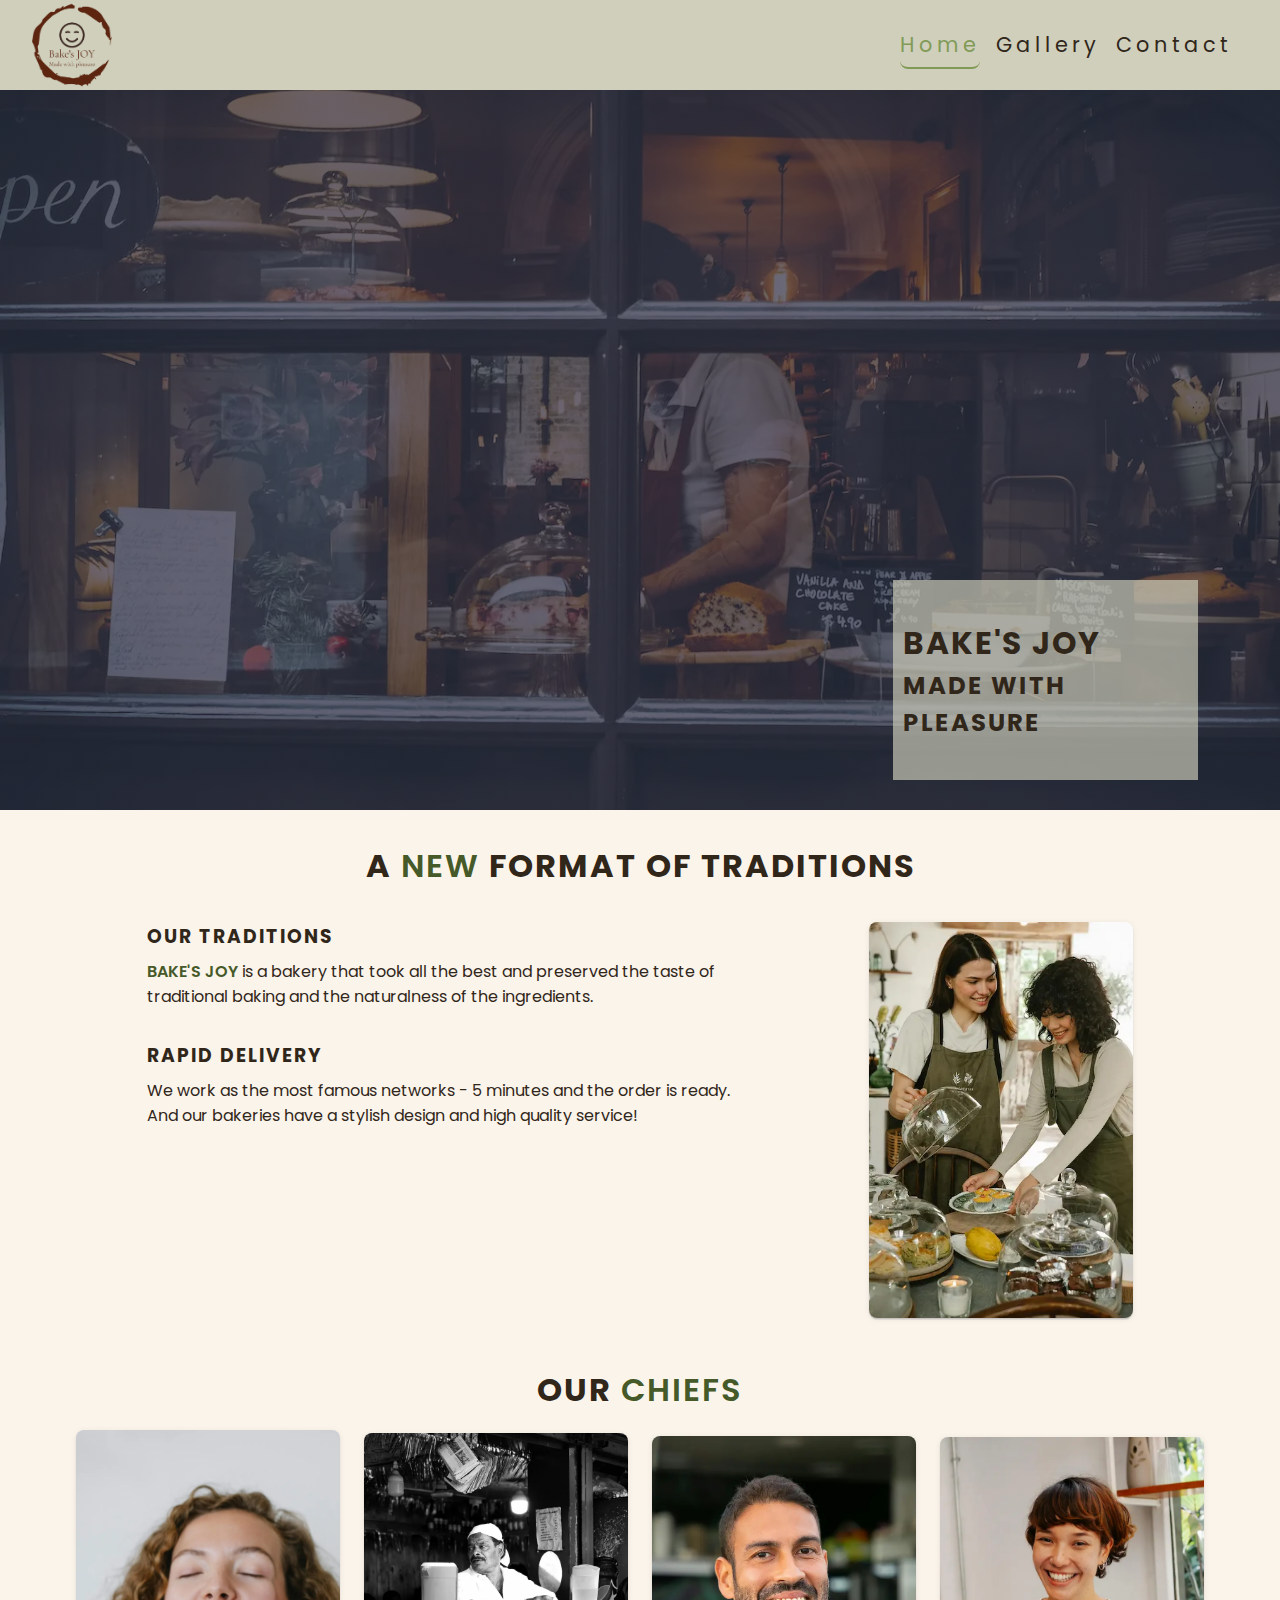
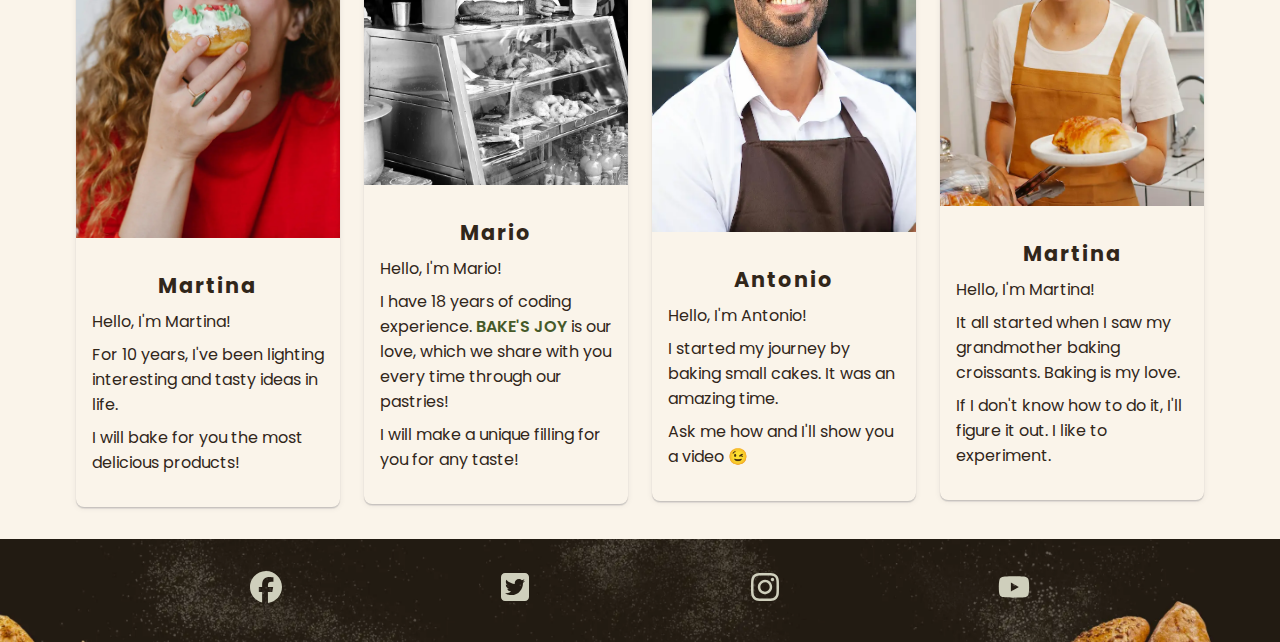
==== index.html @ 5ca386b0 "Add sizes to icons and add bottom border to active Page" ====
<!DOCTYPE html>
<html lang="en">
  <head>
    <meta charset="UTF-8" />
    <meta name="viewport" content="width=device-width, initial-scale=1.0" />
    <!-- Meta tags for search engine -->
    <meta
      name="description"
      content="Make with pleasure. We bake for your with pleasure. Ireland. Dublin."
    />
    <meta
      name="keywords"
      content="Bake with pleasure, baking, cook, scone, cake, hand made, recipe, joy, pleasure"
    />
    <!-- Web page title -->
    <title>Bake's JOY</title>
    <!-- Favicon -->
    <link
      rel="apple-touch-icon"
      sizes="180x180"
      href="./assets/favicons/favicon180.png"
    />
    <link
      rel="icon"
      type="image/png"
      sizes="32x32"
      href="./assets/favicons/favicon32.png"
    />
    <link
      rel="icon"
      type="image/png"
      sizes="16x16"
      href="./assets/favicons/favicon16.png"
    />
    <!-- Stylesheet -->
    <link rel="stylesheet" href="./assets/css/style.css" />
  </head>
  <body>
    <!-- Header -->
    <header>
      <div class="header-container container">
        <a href="./index.html" class="logo-link"
          ><img
            src="./assets/images/logo.png"
            alt="Bake's JOY logo"
            class="logo"
            width="80"
        /></a>
        <input type="checkbox" name="nav-toggle" id="nav-toggle" />
        <label for="nav-toggle" class="nav-toggle-label">
          <svg
            xmlns="http://www.w3.org/2000/svg"
            viewBox="0 0 448 512"
            width="32"
            height="32"
          >
            <!--!Font Awesome Free 6.5.2 by @fontawesome - https://fontawesome.com License - https://fontawesome.com/license/free Copyright 2024 Fonticons, Inc.-->
            <path
              d="M0 96C0 78.3 14.3 64 32 64H416c17.7 0 32 14.3 32 32s-14.3 32-32 32H32C14.3 128 0 113.7 0 96zM0 256c0-17.7 14.3-32 32-32H416c17.7 0 32 14.3 32 32s-14.3 32-32 32H32c-17.7 0-32-14.3-32-32zM448 416c0 17.7-14.3 32-32 32H32c-17.7 0-32-14.3-32-32s14.3-32 32-32H416c17.7 0 32 14.3 32 32z"
            />
          </svg>
        </label>
        <nav class="header-nav">
          <ul class="header-nav-menu">
            <li><a href="./index.html" class="active">Home</a></li>
            <li><a href="./gallery.html">Gallery</a></li>
            <li><a href="./contact.html">Contact</a></li>
          </ul>
        </nav>
      </div>
    </header>
    <!-- Main -->
    <main>
      <!-- Hero section -->
      <section class="hero">
        <div class="hero-container container">
          <div class="cover-text">
            <h2>Bake's JOY</h2>
            <h3>Made with pleasure</h3>
          </div>
        </div>
      </section>
      <!-- Our traditions -->
      <section class="traditions-section">
        <h2>A <span class="accent-name">new</span> format of traditions</h2>
        <div class="traditions-section-container container">
          <article class="traditions-article">
            <h3>Our traditions</h3>
            <p>
              <span class="accent-name">Bake's JOY</span> is a bakery that took
              all the best and preserved the taste of traditional baking and the
              naturalness of the ingredients.
            </p>
            <h3>Rapid delivery</h3>
            <p>
              We work as the most famous networks - 5 minutes and the order is
              ready. And our bakeries have a stylish design and high quality
              service!
            </p>
          </article>
          <img
            class="traditions-img-1"
            src="./assets/images/tradition-2.webp"
            alt="Women make traditional bread"
            width="264"
          />
        </div>
      </section>
      <!-- Our team section -->
      <section class="team-section">
        <div class="team-section-container container">
          <h2 class="team-header">
            Our <span class="accent-name">chiefs</span>
          </h2>
          <ul class="team-list">
            <li class="team-list-item">
              <img
                src="./assets/images/chief-1.webp"
                alt="Our chief Anastasia"
                width="264"
              />
              <div class="team-img-description">
                <h3>Martina</h3>
                <p>Hello, I'm Martina!</p>
                <p>
                  For 10 years, I've been lighting interesting and tasty ideas
                  in life.
                </p>
                <p>I will bake for you the most delicious products!</p>
              </div>
            </li>
            <li class="team-list-item">
              <img
                src="./assets/images/chief-2.webp"
                alt="Our chief Mario"
                width="264"
              />
              <div class="team-img-description">
                <h3>Mario</h3>
                <p>Hello, I'm Mario!</p>
                <p>
                  I have 18 years of coding experience.
                  <span class="accent-name">BAKE'S JOY</span> is our love, which
                  we share with you every time through our pastries!
                </p>
                <p>I will make a unique filling for you for any taste!</p>
              </div>
            </li>
            <li class="team-list-item">
              <img
                src="./assets/images/chief-3.webp"
                alt="Our chief Antonio"
                width="264"
              />
              <div class="team-img-description">
                <h3>Antonio</h3>
                <p>Hello, I'm Antonio!</p>
                <p>
                  I started my journey by baking small cakes. It was an amazing
                  time.
                </p>
                <p>Ask me how and I'll show you a video &#x1F609;</p>
              </div>
            </li>
            <li class="team-list-item">
              <img
                src="./assets/images/chief-4.webp"
                alt="Our chief Martina"
                width="264"
              />
              <div class="team-img-description">
                <h3>Martina</h3>
                <p>Hello, I'm Martina!</p>
                <p>
                  It all started when I saw my grandmother baking croissants.
                  Baking is my love.
                </p>
                <p>
                  If I don't know how to do it, I'll figure it out. I like to
                  experiment.
                </p>
              </div>
            </li>
          </ul>
        </div>
      </section>
    </main>
    <!-- Footer -->
    <footer>
      <!-- Social network links -->
      <div class="footer-social-net-container container">
        <address>
          <ul class="footer-social-net-menu">
            <!-- Facebook icon link -->
            <li>
              <a
                href="https://www.facebook.com/"
                target="_blank"
                rel="noopener noreferrer"
                aria-label="Visit our Facebook page (opens in a new tab)"
                ><svg
                  width="32"
                  height="32"
                  xmlns="http://www.w3.org/2000/svg"
                  viewBox="0 0 512 512"
                >
                  <!--!Font Awesome Free 6.5.2 by @fontawesome - https://fontawesome.com License - https://fontawesome.com/license/free Copyright 2024 Fonticons, Inc.-->
                  <path
                    d="M512 256C512 114.6 397.4 0 256 0S0 114.6 0 256C0 376 82.7 476.8 194.2 504.5V334.2H141.4V256h52.8V222.3c0-87.1 39.4-127.5 125-127.5c16.2 0 44.2 3.2 55.7 6.4V172c-6-.6-16.5-1-29.6-1c-42 0-58.2 15.9-58.2 57.2V256h83.6l-14.4 78.2H287V510.1C413.8 494.8 512 386.9 512 256h0z"
                  /></svg
              ></a>
            </li>
            <!-- Twitter icon link -->
            <li>
              <a
                href="https://x.com/"
                target="_blank"
                rel="noopener noreferrer"
                aria-label="Visit our Twitter page (opens in a new tab ) "
                ><svg
                  width="32"
                  height="32"
                  xmlns="http://www.w3.org/2000/svg"
                  viewBox="0 0 448 512"
                >
                  <!--!Font Awesome Free 6.5.2 by @fontawesome - https://fontawesome.com License - https://fontawesome.com/license/free Copyright 2024 Fonticons, Inc.-->
                  <path
                    d="M64 32C28.7 32 0 60.7 0 96V416c0 35.3 28.7 64 64 64H384c35.3 0 64-28.7 64-64V96c0-35.3-28.7-64-64-64H64zM351.3 199.3v0c0 86.7-66 186.6-186.6 186.6c-37.2 0-71.7-10.8-100.7-29.4c5.3 .6 10.4 .8 15.8 .8c30.7 0 58.9-10.4 81.4-28c-28.8-.6-53-19.5-61.3-45.5c10.1 1.5 19.2 1.5 29.6-1.2c-30-6.1-52.5-32.5-52.5-64.4v-.8c8.7 4.9 18.9 7.9 29.6 8.3c-9-6-16.4-14.1-21.5-23.6s-7.8-20.2-7.7-31c0-12.2 3.2-23.4 8.9-33.1c32.3 39.8 80.8 65.8 135.2 68.6c-9.3-44.5 24-80.6 64-80.6c18.9 0 35.9 7.9 47.9 20.7c14.8-2.8 29-8.3 41.6-15.8c-4.9 15.2-15.2 28-28.8 36.1c13.2-1.4 26-5.1 37.8-10.2c-8.9 13.1-20.1 24.7-32.9 34c.2 2.8 .2 5.7 .2 8.5z"
                  /></svg
              ></a>
            </li>
            <!-- Instagram icon link -->
            <li>
              <a
                href="https://www.instagram.com/"
                target="_blank"
                rel="noopener noreferrer"
                aria-label="Visit our Instagram page (opens in a new tab)"
                ><svg
                  width="32"
                  height="32"
                  xmlns="http://www.w3.org/2000/svg"
                  viewBox="0 0 448 512"
                >
                  <!--!Font Awesome Free 6.5.2 by @fontawesome - https://fontawesome.com License - https://fontawesome.com/license/free Copyright 2024 Fonticons, Inc.-->
                  <path
                    d="M224.1 141c-63.6 0-114.9 51.3-114.9 114.9s51.3 114.9 114.9 114.9S339 319.5 339 255.9 287.7 141 224.1 141zm0 189.6c-41.1 0-74.7-33.5-74.7-74.7s33.5-74.7 74.7-74.7 74.7 33.5 74.7 74.7-33.6 74.7-74.7 74.7zm146.4-194.3c0 14.9-12 26.8-26.8 26.8-14.9 0-26.8-12-26.8-26.8s12-26.8 26.8-26.8 26.8 12 26.8 26.8zm76.1 27.2c-1.7-35.9-9.9-67.7-36.2-93.9-26.2-26.2-58-34.4-93.9-36.2-37-2.1-147.9-2.1-184.9 0-35.8 1.7-67.6 9.9-93.9 36.1s-34.4 58-36.2 93.9c-2.1 37-2.1 147.9 0 184.9 1.7 35.9 9.9 67.7 36.2 93.9s58 34.4 93.9 36.2c37 2.1 147.9 2.1 184.9 0 35.9-1.7 67.7-9.9 93.9-36.2 26.2-26.2 34.4-58 36.2-93.9 2.1-37 2.1-147.8 0-184.8zM398.8 388c-7.8 19.6-22.9 34.7-42.6 42.6-29.5 11.7-99.5 9-132.1 9s-102.7 2.6-132.1-9c-19.6-7.8-34.7-22.9-42.6-42.6-11.7-29.5-9-99.5-9-132.1s-2.6-102.7 9-132.1c7.8-19.6 22.9-34.7 42.6-42.6 29.5-11.7 99.5-9 132.1-9s102.7-2.6 132.1 9c19.6 7.8 34.7 22.9 42.6 42.6 11.7 29.5 9 99.5 9 132.1s2.7 102.7-9 132.1z"
                  /></svg
              ></a>
            </li>
            <!-- Youtube icon link -->
            <li>
              <a
                href="https://www.youtube.com/"
                target="_blank"
                rel="noopener noreferrer"
                aria-label="Visit our Youtube page (opens in a new tab)"
                ><svg
                  width="32"
                  height="32"
                  xmlns="http://www.w3.org/2000/svg"
                  viewBox="0 0 576 512"
                >
                  <!--!Font Awesome Free 6.5.2 by @fontawesome - https://fontawesome.com License - https://fontawesome.com/license/free Copyright 2024 Fonticons, Inc.-->
                  <path
                    d="M549.7 124.1c-6.3-23.7-24.8-42.3-48.3-48.6C458.8 64 288 64 288 64S117.2 64 74.6 75.5c-23.5 6.3-42 24.9-48.3 48.6-11.4 42.9-11.4 132.3-11.4 132.3s0 89.4 11.4 132.3c6.3 23.7 24.8 41.5 48.3 47.8C117.2 448 288 448 288 448s170.8 0 213.4-11.5c23.5-6.3 42-24.2 48.3-47.8 11.4-42.9 11.4-132.3 11.4-132.3s0-89.4-11.4-132.3zm-317.5 213.5V175.2l142.7 81.2-142.7 81.2z"
                  /></svg
              ></a>
            </li>
          </ul>
        </address>
      </div>
    </footer>
  </body>
</html>
---- assets/css/style.css ----
/* *========== FONTS ========== */
@import './fonts.css';

/* Override default styles added from browser */
* {
  box-sizing: border-box;
  padding: 0;
  margin: 0;
}

/* *========== GENERAL STYLES */

/* *========== CSS style sheet VARIABLES ========== */

:root {
  /* Maximum width */
  --max-width: 1300px;

  /* Main site colors */
  --main-bg-img: url(../images/hero-image.webp);
  --main-color-white: #faf4ea;
  --main-color-dark: #31261a;
  --main-color-green: #819b57;

  /* Secondary site colors */
  --second-color-white: #cfcfbc;
  --second-color-dark: #a18268;
  --second-color-green: #465929;

  /* Font family */
  --main-font-family: Poppins, sens-serif;

  /* Transition duration and function */
  --trans-dur-and-func: 250ms cubic-bezier(0.4, 0, 0.2, 1);
  --box-shadow-img: 0px 1px 6px rgba(46, 47, 66, 0.08),
    0px 1px 1px rgba(46, 47, 66, 0.16), 0px 2px 1px rgba(46, 47, 66, 0.08);
  --bg-gradient: rgba(46, 47, 66, 0.7), rgba(46, 47, 66, 0.7);
}

body {
  display: flex;
  flex-direction: column;
  height: 100vh;

  /* Generic project styles */

  font-family: var(--main-font-family);
  color: var(--main-color-dark);
  background-color: var(--main-color-white);
}

h1,
h2,
h3 {
  font-family: var(--main-font-family);
  text-transform: uppercase;
  letter-spacing: 2px;
  color: var(--main-color-dark);
}

ul {
  list-style-type: none;
}

img {
  display: block;
  max-width: 100%;
  height: auto;
}

a {
  text-decoration: none;
  color: inherit;
}

/* *========== SERVICE CLASSES =========*/

.accent-name {
  font-weight: 600;
  color: var(--second-color-green);

  text-transform: uppercase;
}

.container {
  width: 95vw;
  max-width: var(--max-width);
  margin-left: auto;
  margin-right: auto;
}

.active {
  color: var(--main-color-green);
  border-bottom: 2px solid var(--main-color-green);
  border-radius: 8px;
}

.visually-hidden {
  position: absolute;
  height: 1px;
  width: 1px;
  padding: 0;
  margin: -1px;

  white-space: nowrap;
  overflow: hidden;
  border: 0;

  clip-path: inset(50%);
  clip: rect(0 0 0 0);
}

/* *========== HEADER ========== */

header {
  position: fixed;
  width: 100%;
  z-index: 99;

  background-color: var(--second-color-white);
}

.header-container {
  display: flex;
  justify-content: space-between;
  align-items: center;
  margin-left: auto;
  margin-right: auto;

  background-color: inherit;
  color: inherit;
}

.header-nav-menu {
  display: inline-block;

  font-size: 160%;
  letter-spacing: 4px;
  text-align: center;
}

.header-nav-menu > li {
  margin-bottom: 1em;
}

.header-nav-menu a.active {
  padding-bottom: 8px;
}

/* Navbar with dropdown toggle */
.header-nav {
  display: none;
  position: absolute;
  left: 0;
  top: 100%;
  width: 100%;
  padding: 0 1rem;

  text-align: center;
  background-color: var(--second-color-white);
}

/* Nav toggle */
#nav-toggle:checked ~ .header-nav {
  display: block;
  height: 100vh;

  overflow: hidden;
}

#nav-toggle {
  display: none;
}

.nav-toggle-label > svg {
  height: 2rem;
  width: 2rem;
}

/* *========== MAIN ========== */

main {
  /* Make main element take up any surplus space to push footer down */
  flex-grow: 1;
  flex-shrink: 0;
  flex-basis: auto;
  margin-top: 90px;
}

.contacts-container {
  padding-bottom: 1rem;
}

/*=============================== Hero section */
.hero {
  height: 80vh;

  background-image: linear-gradient(var(--bg-gradient)), var(--main-bg-img);
  background-position: center;
  background-size: cover;
  background-repeat: no-repeat;
}

.hero-container {
  position: relative;
  height: 100%;
}

.cover-text {
  /* Try to change text colors */
  position: absolute;
  bottom: 30px;
  min-height: 200px;
  width: 80%;
  padding-top: 40px;
  padding-left: 10px;

  font-size: 130%;
  background-color: #cfcfbcaa;
}

/* *=========== Traditions ========== */

.traditions-section {
  padding-top: 2rem;
  padding-bottom: 1rem;
}

.traditions-section h2 {
  margin-bottom: 1rem;

  font-size: 2rem;
  text-align: center;
}

.traditions-section-container {
  padding-left: 1rem;
  padding-right: 1rem;
}

.traditions-section-container img {
  display: none;
}

.traditions-article p {
  margin-bottom: 2rem;
}

.traditions-article > h3,
.delivery-article > h3 {
  margin-bottom: 0.5rem;
}

/* *========== Team section ========== */

.team-section {
  padding-top: 1rem;
  padding-bottom: 2rem;

  text-align: center;
}

.team-section h2 {
  margin-bottom: 1rem;

  font-size: 2rem;
}

.team-list {
  display: flex;
  flex-direction: column;
  justify-content: center;
  align-items: center;
  row-gap: 72px;
}

.team-list-item {
  text-align: center;
  background-color: inherit;
  border-radius: 8px;
  box-shadow: var(--box-shadow-img);
}

.team-list-item > img {
  border-radius: 8px 8px 0 0;
}

.team-list-item h3 {
  margin-bottom: 8px;

  text-transform: capitalize;
  font-size: 1.3rem;
}

.team-list-item p {
  text-align: left;
}

.team-list-item p:not(:last-child) {
  margin-bottom: 8px;
}

.team-img-description {
  width: 264px;
  padding-top: 32px;
  padding-right: 16px;
  padding-bottom: 32px;
  padding-left: 16px;
}
/* *========== FOOTER =========== */
footer {
  position: relative;
  padding-top: 2rem;
  padding-bottom: 2rem;

  background-image: url('../images/footer-bg-image.webp');
  background-position: center;
  background-size: cover;
  background-repeat: no-repeat;
  color: var(--second-color-white);
}

/* Footer social media links */

.footer-social-net-menu {
  display: flex;
  justify-content: space-evenly;

  text-align: center;
}

.footer-social-net-menu svg {
  width: 2rem;
  height: 2rem;

  fill: var(--second-color-white);

  transition: fill var(--trans-dur-and-func);
}

/* *========== GALLERY =========== */

.gallery {
  height: 100%;
  margin-top: 2rem;
  margin-bottom: 2rem;
}

.photos {
  display: flex;
  flex-wrap: wrap;
  justify-content: center;
  gap: 1rem;

  line-height: 0;
}

.photos > li {
  position: relative;
  flex-grow: 1;
  flex-shrink: 1;
  flex-basis: auto;
  height: 270px;

  cursor: pointer;

  transition: transform var(--trans-dur-and-func);
}

.photos li img {
  width: 100%;
  height: 100%;
  vertical-align: middle;
  object-fit: cover;

  line-height: 1em;
  border-radius: 8px;
  object-fit: cover;
}

/* Image card hover effect */

.photos > li:hover {
  transform: scale(1.1);
  z-index: 88;
}

.photos > li:active {
  transform: scale(0.95) rotateZ(1.7deg);
  z-index: 88;
}

/* *========== CONTACT =========== */

.work-hours-section {
  padding-top: 1rem;
  text-align: center;
}

.work-hours-section > h2 {
  margin-bottom: 1rem;
}

/* ===================== Contacts */
.contact-form-section {
  padding-top: 1rem;

  text-align: center;
}

.contact-form-section > h2 {
  margin-bottom: 1rem;
}

/* Contact Form */

.contact-form {
  display: flex;
  flex-direction: column;
  margin-left: auto;
  margin-right: auto;
  width: 100%;
  max-width: 280px;
}

/* Contact form input styles */
.form-input-container {
  position: relative;
  margin-bottom: 1.3rem;
}

.form-input {
  display: block;
  padding: 10px 10px 10px 5px;
  width: 100%;

  font-size: 16px;
  border: none;
  border-bottom: 1px solid var(--second-color-dark);
  background: transparent;
}

.form-input:focus {
  outline: none;
}

.form-label {
  position: absolute;
  left: 5px;
  top: 10px;

  font-size: 18px;
  font-weight: normal;
  pointer-events: none;
  color: var(--second-color-dark);

  transition: all var(--trans-dur-and-func);
  -moz-transition: all var(--trans-dur-and-func);
  -webkit-transition: all var(--trans-dur-and-func);
}

.form-input:focus ~ .form-label,
.form-input:valid ~ .form-label {
  top: -20px;

  font-size: 14px;

  color: var(--main-color-green);
}

/* Textarea */
.form-textarea-container {
  padding-bottom: 1.3rem;
}

.contact-form-textarea {
  display: block;
  width: 100%;
  height: 90px;
  resize: none;
  padding: 10px 10px 10px 10px;

  font-size: 1rem;
  border: none;
  border-top: 1px solid var(--second-color-dark);
  border-bottom: 1px solid var(--second-color-dark);
  border-radius: 8px;

  background: transparent;
  color: var(--main-color-dark);
}

.contact-form-textarea::placeholder {
  color: var(--second-color-dark);
  font-size: 18px;

  transition: color var(--trans-dur-and-func);
}

.contact-form-textarea:focus {
  outline: none;
}

.contact-form-textarea:focus::placeholder {
  color: transparent;
}

/* Contact form send Button */

.contact-form-send-button {
  text-decoration: none;
  outline: none;
  border: none;
  color: var(--main-color-dark);
  background: transparent;
  cursor: pointer;
}

.contact-form-send-button > span {
  display: block;
  position: relative;
  height: auto;
  padding: 1rem;
  margin: 0 5px;

  font-size: 18px;
  letter-spacing: 2px;
  font-weight: 900;
  text-transform: uppercase;
  text-align: center;
  overflow: hidden;
  background: transparent;

  transition: transform var(--trans-dur-and-func);
}

.contact-form-send-button > span:before {
  box-sizing: border-box;
  position: absolute;
  content: '';
  left: 0;
  bottom: 0;
  height: 4px;
  width: 100%;

  border-bottom: 4px solid transparent;
  border-left: 4px solid transparent;

  transform: translateX(100%);
}

.contact-form-send-button > span:after {
  box-sizing: border-box;
  position: absolute;
  content: '';
  top: 0;
  left: 0;
  width: 100%;
  height: 4px;

  border-top: 4px solid transparent;
  border-right: 4px solid transparent;

  transform: translateX(-100%);
}

.contact-form-send-button > span:hover {
  box-shadow: 0 5px 15px var(--box-shadow-img);
}

.contact-form-send-button > span:hover:before {
  height: 100%;

  border-color: var(--main-color-green);

  transform: translateX(0);
  transition: var(--trans-dur-and-func), height var(--trans-dur-and-func) 250ms;
}

.contact-form-send-button > span:hover:after {
  height: 100%;

  border-color: var(--main-color-green);

  transform: translateX(0);
  transition: transform var(--trans-dur-and-func),
    height var(--trans-dur-and-func) 250ms;
}

/* Our contacts section */
.contacts-section {
  padding-top: 1rem;

  text-align: center;
}

.contact-section-container {
  padding-left: 1rem;
  padding-right: 1rem;
}

.contact-section-container > h2 {
  margin-bottom: 1rem;
}

.contacts-section-list {
  width: 260px;
  margin-left: auto;
  margin-right: auto;

  text-align: left;
}

.contacts-section-address-list-item-link h3 {
  font-size: 14px;
  font-style: normal;
}

.contacts-section-address-list-item:not(:last-child) {
  margin-bottom: 1rem;
}

.contacts-section-address-list-item-link {
  display: block;

  font-family: var(--main-font-family);
  font-style: normal;
  text-align: left;
}

/* ================ Working hours table */
.work-hours-table {
  padding-left: 1rem;
  padding-right: 1rem;
  margin-left: auto;
  margin-right: auto;

  color: var(--second-color-dark);
}

.work-hours-table th {
  color: var(--main-color-dark);
}

.work-hours-table th,
.work-hours-table td {
  padding-top: 0.3em;
  padding-left: 0.3em;
  padding-bottom: 0.3em;
  padding-right: 0.3em;

  text-align: left;
}

/* ======================== Google maps section*/

.google-maps-section {
  display: none;
}

/* *========== PAGE 404 ========== */

.page-404 {
  height: 100%;
}

/* Add bg image to the page */
.page-404-container {
  position: relative;
  height: 60vh;

  background-image: url(../images/404.webp);
  background-position: top;
  background-size: contain;
  background-repeat: no-repeat;
}

.page-404-container p {
  margin-bottom: 8px;
}

/* Add styles to back to home link */

.page-404-link {
  display: block;
  width: fit-content;
  padding: 4px;
  margin-bottom: 8px;

  font-weight: 600;
  border-radius: 8px;
  color: var(--main-color-dark);
  background-color: var(--main-color-green);
  border: none;
  outline: none;

  transition: color var(--trans-dur-and-func),
    background-color var(--trans-dur-and-func);
}

/* Add styles to phone number */

.page-404-phone {
  display: block;
  width: fit-content;

  font-weight: 600;
  color: var(--main-color-green);
}

/* *========= CONFIRMATION PAGE =========*/

.page-confirm-container {
  background-image: url(../images/congrat.webp);
}

.page-confirm-cover-text {
  padding-bottom: 1rem;
}

/* *========== RESPONSIVE UI========= */

/* *========== 768px and up ========== */
/* Media query: tablets and large (768px and up) */
@media screen and (min-width: 768px) {
  .header-nav {
    display: block;
    position: relative;
    width: fit-content;
    padding-right: 1rem;

    box-shadow: none;
  }

  .header-nav-menu {
    display: flex;

    font-size: 130%;
  }

  .header-nav-menu > li {
    margin-bottom: 0;
  }
  .header-nav-menu > li:not(:first-child) {
    padding-left: 1rem;
  }

  .nav-toggle-label {
    display: none;
  }

  /* Hero */
  .cover-text {
    right: 50px;
    width: 305px;
  }

  /* Our Traditions */

  .traditions-section-container {
    display: flex;
    justify-content: space-evenly;
    gap: 24px;
    padding: 1rem;

    text-align: center;
  }

  .traditions-section-container img {
    display: block;

    box-shadow: var(--box-shadow-img);
    border-radius: 8px;
  }
  .traditions-article {
    width: 600px;

    text-align: left;
  }

  /* Team section */

  .team-list {
    flex-direction: row;
    flex-wrap: wrap;
    column-gap: 64px;
    row-gap: 64px;
    margin-left: auto;
    margin-right: auto;
  }

  /* Add flex basis to show two elements */

  .team-list-item {
    width: 264px;
    padding: 0;
  }

  /* ======================== Google maps section*/

  .google-maps-section {
    display: block;
    padding-bottom: 1rem;
    padding-top: 1rem;

    text-align: center;
  }

  .google-maps-container {
    padding-left: 1rem;
    padding-right: 1rem;
  }

  .google-maps-container h3 {
    padding-bottom: 1rem;
  }

  .contacts-google-maps {
    height: 40vh;
    width: 100%;
    max-width: 280px;
  }
}

/* *========== 992px and up ========== */

/* Media query: laptop and large (992px and up) */

@media screen and (min-width: 992px) {
  /* Header */

  .logo {
    transition: scale var(--trans-dur-and-func);
  }

  .header-nav-menu li {
    transition: color var(--trans-dur-and-func), scale var(--trans-dur-and-func);
  }

  .header-nav-menu li:hover {
    color: var(--main-color-green);
  }

  /* Footer */

  .footer-social-net-menu svg:hover {
    fill: var(--main-color-green);
  }

  /* ================= Contacts page */

  .contacts-section-address-list-item div {
    transition: color var(--trans-dur-and-func);
  }
  .contacts-section-address-list-item h3 {
    color: inherit;
  }

  .contacts-section-address-list-item div:hover,
  .contacts-section-address-list-item div:focus {
    color: var(--main-color-green);
  }
  /* ============================ 404 page */

  .page-404-link:hover,
  .page-404-link:focus {
    color: var(--second-color-white);
  }
}

/* *========== from 968 to 1199px =========*/
/* Media query for team section to show 2 cards per row */
@media screen and (min-width: 968px) and (max-width: 1200px) {
  .team-list {
    width: 80%;
  }
}

/* *========== 1200px and up ========== */

@media screen and (min-width: 1200px) {
  .team-list {
    width: 100%;
    max-width: var(--max-width);
    column-gap: 2%;
    row-gap: 2%;
  }
}
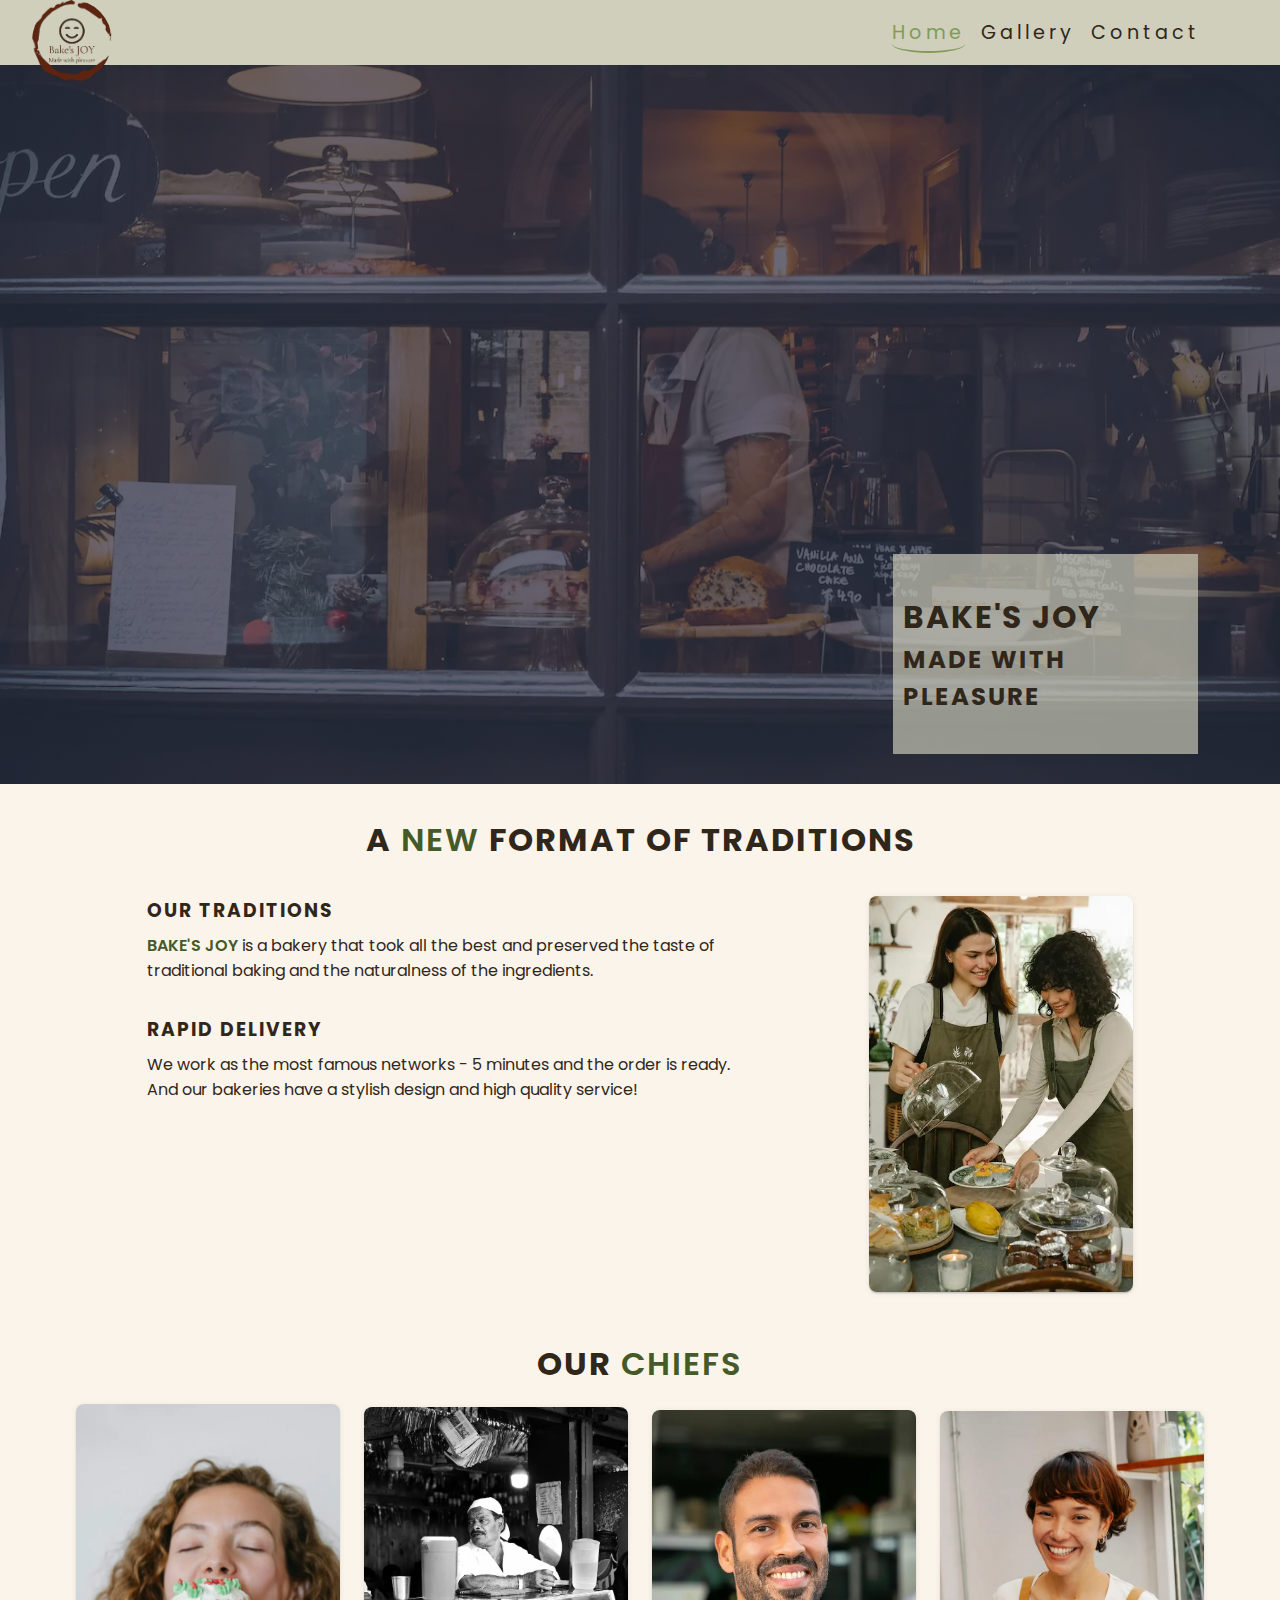
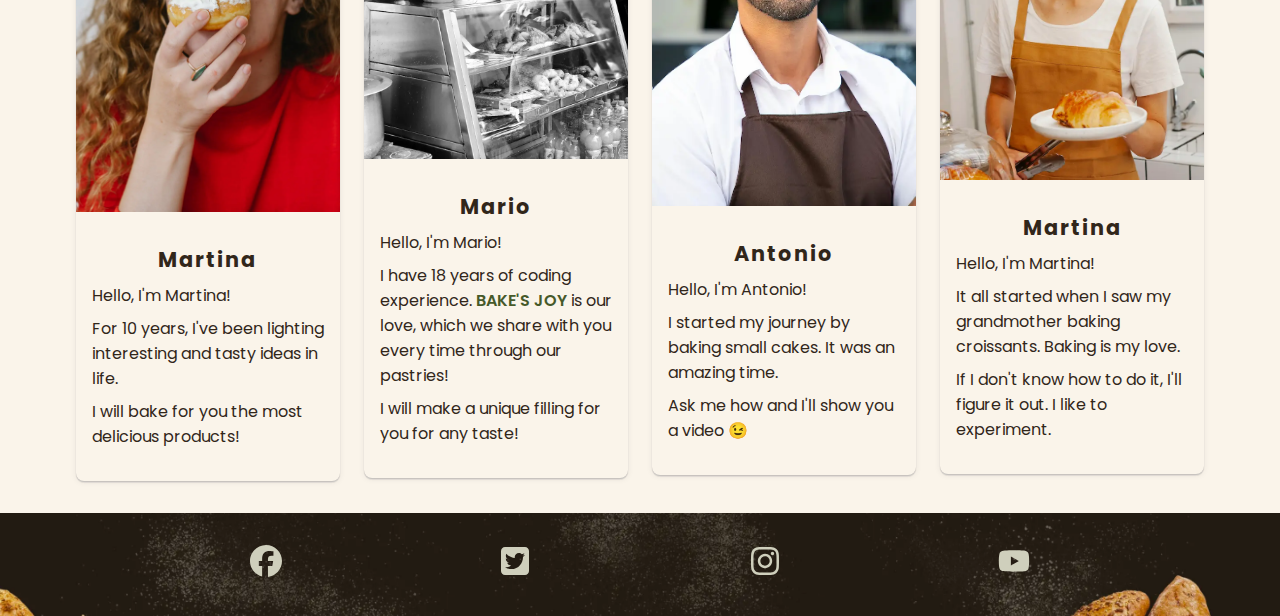
==== commit e10785a6: "Optimize logo - reduced the size" ====
--- a/index.html
+++ b/index.html
@@ -41,7 +41,7 @@
       <div class="header-container container">
         <a href="./index.html" class="logo-link"
           ><img
-            src="./assets/images/logo.png"
+            src="./assets/images/logo.webp"
             alt="Bake's JOY logo"
             class="logo"
             width="80"
--- a/assets/css/style.css
+++ b/assets/css/style.css
@@ -14,7 +14,8 @@
 
 :root {
   /* Maximum width */
-  --max-width: 1300px;
+  --max-width-general: 1300px;
+  --max-width-tablet: 500px;
 
   /* Main site colors */
   --main-bg-img: url(../images/hero-image.webp);
@@ -84,15 +85,13 @@
 
 .container {
   width: 95vw;
-  max-width: var(--max-width);
+  max-width: var(--max-width-general);
   margin-left: auto;
   margin-right: auto;
 }
 
 .active {
   color: var(--main-color-green);
-  border-bottom: 2px solid var(--main-color-green);
-  border-radius: 8px;
 }
 
 .visually-hidden {
@@ -121,14 +120,26 @@
 }
 
 .header-container {
+  position: relative;
   display: flex;
   justify-content: space-between;
   align-items: center;
-  margin-left: auto;
-  margin-right: auto;
-
+
+  color: inherit;
   background-color: inherit;
-  color: inherit;
+}
+/* Make logo over the header */
+.logo {
+  border-radius: 50%;
+}
+
+.logo-link {
+  position: absolute;
+  top: 0;
+  left: 0;
+  z-index: 99;
+
+  border-radius: 50%;
 }
 
 .header-nav-menu {
@@ -141,20 +152,15 @@
 
 .header-nav-menu > li {
   margin-bottom: 1em;
-}
-
-.header-nav-menu a.active {
-  padding-bottom: 8px;
 }
 
 /* Navbar with dropdown toggle */
 .header-nav {
   display: none;
   position: absolute;
-  left: 0;
+  left: -2.5vw;
   top: 100%;
-  width: 100%;
-  padding: 0 1rem;
+  width: 100vw;
 
   text-align: center;
   background-color: var(--second-color-white);
@@ -172,9 +178,20 @@
   display: none;
 }
 
+.nav-toggle-label {
+  padding-top: 1rem;
+  padding-right: 1rem;
+  padding-bottom: 1rem;
+  padding-left: 1rem;
+  margin-left: auto;
+}
+
 .nav-toggle-label > svg {
+  display: block;
   height: 2rem;
   width: 2rem;
+
+  background-color: transparent;
 }
 
 /* *========== MAIN ========== */
@@ -184,11 +201,14 @@
   flex-grow: 1;
   flex-shrink: 0;
   flex-basis: auto;
-  margin-top: 90px;
+  margin-top: 64px;
 }
 
 .contacts-container {
+  padding-top: 1rem;
+  padding-right: 1rem;
   padding-bottom: 1rem;
+  padding-left: 1rem;
 }
 
 /*=============================== Hero section */
@@ -390,40 +410,31 @@
   z-index: 88;
 }
 
-/* *========== CONTACT =========== */
-
-.work-hours-section {
-  padding-top: 1rem;
-  text-align: center;
-}
-
-.work-hours-section > h2 {
+/* *========== CONTACTS =========== */
+
+/* ===================== Contacts */
+.contacts-form-section {
+  max-width: var(--max-width-tablet);
+  padding-bottom: 1rem;
+  margin-left: auto;
+  margin-right: auto;
+
+  text-align: center;
+}
+
+.contacts-form-section > h2 {
   margin-bottom: 1rem;
 }
 
-/* ===================== Contacts */
-.contact-form-section {
-  padding-top: 1rem;
-
-  text-align: center;
-}
-
-.contact-form-section > h2 {
-  margin-bottom: 1rem;
-}
-
 /* Contact Form */
 
-.contact-form {
+.contacts-form {
   display: flex;
   flex-direction: column;
-  margin-left: auto;
-  margin-right: auto;
   width: 100%;
-  max-width: 280px;
-}
-
-/* Contact form input styles */
+}
+
+/* Contacts form input styles */
 .form-input-container {
   position: relative;
   margin-bottom: 1.3rem;
@@ -437,6 +448,7 @@
   font-size: 16px;
   border: none;
   border-bottom: 1px solid var(--second-color-dark);
+  border-radius: 8px;
   background: transparent;
 }
 
@@ -473,7 +485,7 @@
   padding-bottom: 1.3rem;
 }
 
-.contact-form-textarea {
+.contacts-form-textarea {
   display: block;
   width: 100%;
   height: 90px;
@@ -490,24 +502,24 @@
   color: var(--main-color-dark);
 }
 
-.contact-form-textarea::placeholder {
+.contacts-form-textarea::placeholder {
   color: var(--second-color-dark);
   font-size: 18px;
 
   transition: color var(--trans-dur-and-func);
 }
 
-.contact-form-textarea:focus {
+.contacts-form-textarea:focus {
   outline: none;
 }
 
-.contact-form-textarea:focus::placeholder {
+.contacts-form-textarea:focus::placeholder {
   color: transparent;
 }
 
-/* Contact form send Button */
-
-.contact-form-send-button {
+/* Contacts form send Button */
+
+.contacts-form-send-button {
   text-decoration: none;
   outline: none;
   border: none;
@@ -515,8 +527,8 @@
   background: transparent;
   cursor: pointer;
 }
-
-.contact-form-send-button > span {
+/* Add styles to contact form button */
+.contacts-form-send-button > span {
   display: block;
   position: relative;
   height: auto;
@@ -534,7 +546,7 @@
   transition: transform var(--trans-dur-and-func);
 }
 
-.contact-form-send-button > span:before {
+.contacts-form-send-button > span:before {
   box-sizing: border-box;
   position: absolute;
   content: '';
@@ -549,7 +561,7 @@
   transform: translateX(100%);
 }
 
-.contact-form-send-button > span:after {
+.contacts-form-send-button > span:after {
   box-sizing: border-box;
   position: absolute;
   content: '';
@@ -564,11 +576,11 @@
   transform: translateX(-100%);
 }
 
-.contact-form-send-button > span:hover {
+.contacts-form-send-button > span:hover {
   box-shadow: 0 5px 15px var(--box-shadow-img);
 }
 
-.contact-form-send-button > span:hover:before {
+.contacts-form-send-button > span:hover:before {
   height: 100%;
 
   border-color: var(--main-color-green);
@@ -577,7 +589,7 @@
   transition: var(--trans-dur-and-func), height var(--trans-dur-and-func) 250ms;
 }
 
-.contact-form-send-button > span:hover:after {
+.contacts-form-send-button > span:hover:after {
   height: 100%;
 
   border-color: var(--main-color-green);
@@ -588,32 +600,28 @@
 }
 
 /* Our contacts section */
+
 .contacts-section {
-  padding-top: 1rem;
-
-  text-align: center;
-}
-
-.contact-section-container {
-  padding-left: 1rem;
-  padding-right: 1rem;
-}
-
-.contact-section-container > h2 {
-  margin-bottom: 1rem;
-}
-
-.contacts-section-list {
-  width: 260px;
+  max-width: var(--max-width-tablet);
+  padding-bottom: 1rem;
   margin-left: auto;
   margin-right: auto;
-
-  text-align: left;
-}
-
-.contacts-section-address-list-item-link h3 {
-  font-size: 14px;
-  font-style: normal;
+}
+
+.contacts-section h1 {
+  margin-bottom: 1rem;
+
+  text-align: center;
+  border-bottom: 2px solid var(--second-color-dark);
+  border-radius: 50%;
+}
+
+.contacts-section > p {
+  margin-bottom: 1rem;
+}
+
+.contacts-section-address-list-item a {
+  font-weight: 500;
 }
 
 .contacts-section-address-list-item:not(:last-child) {
@@ -629,11 +637,23 @@
 }
 
 /* ================ Working hours table */
-.work-hours-table {
-  padding-left: 1rem;
-  padding-right: 1rem;
+
+.work-hours-section {
+  width: 100%;
+  max-width: var(--max-width-tablet);
   margin-left: auto;
   margin-right: auto;
+  padding-bottom: 1rem;
+
+  text-align: center;
+}
+
+.work-hours-section > h2 {
+  margin-bottom: 1rem;
+}
+
+.work-hours-table {
+  width: 100%;
 
   color: var(--second-color-dark);
 }
@@ -655,7 +675,21 @@
 /* ======================== Google maps section*/
 
 .google-maps-section {
-  display: none;
+  max-width: var(--max-width-tablet);
+  padding-bottom: 1rem;
+  margin-left: auto;
+  margin-right: auto;
+
+  text-align: center;
+}
+
+.google-maps-section h2 {
+  margin-bottom: 1rem;
+}
+
+.contacts-google-maps {
+  height: 50vh;
+  width: 100%;
 }
 
 /* *========== PAGE 404 ========== */
@@ -723,11 +757,13 @@
 /* *========== 768px and up ========== */
 /* Media query: tablets and large (768px and up) */
 @media screen and (min-width: 768px) {
+  /* Header navigation */
   .header-nav {
     display: block;
     position: relative;
     width: fit-content;
     padding-right: 1rem;
+    margin-left: auto;
 
     box-shadow: none;
   }
@@ -735,14 +771,33 @@
   .header-nav-menu {
     display: flex;
 
-    font-size: 130%;
-  }
-
-  .header-nav-menu > li {
+    font-size: 120%;
+  }
+
+  .header-nav-menu li {
+    position: relative;
     margin-bottom: 0;
   }
+
   .header-nav-menu > li:not(:first-child) {
-    padding-left: 1rem;
+    margin-left: 1rem;
+  }
+
+  .header-nav-menu li a {
+    display: block;
+    padding-top: 18px;
+    padding-bottom: 18px;
+  }
+
+  .header-nav-menu li a.active::before {
+    position: absolute;
+    content: '';
+    bottom: 12px;
+    left: 0;
+    height: 16px;
+    width: 100%;
+    border-bottom: 2px solid var(--main-color-green);
+    border-radius: 50%;
   }
 
   .nav-toggle-label {
@@ -795,31 +850,6 @@
     width: 264px;
     padding: 0;
   }
-
-  /* ======================== Google maps section*/
-
-  .google-maps-section {
-    display: block;
-    padding-bottom: 1rem;
-    padding-top: 1rem;
-
-    text-align: center;
-  }
-
-  .google-maps-container {
-    padding-left: 1rem;
-    padding-right: 1rem;
-  }
-
-  .google-maps-container h3 {
-    padding-bottom: 1rem;
-  }
-
-  .contacts-google-maps {
-    height: 40vh;
-    width: 100%;
-    max-width: 280px;
-  }
 }
 
 /* *========== 992px and up ========== */
@@ -827,20 +857,6 @@
 /* Media query: laptop and large (992px and up) */
 
 @media screen and (min-width: 992px) {
-  /* Header */
-
-  .logo {
-    transition: scale var(--trans-dur-and-func);
-  }
-
-  .header-nav-menu li {
-    transition: color var(--trans-dur-and-func), scale var(--trans-dur-and-func);
-  }
-
-  .header-nav-menu li:hover {
-    color: var(--main-color-green);
-  }
-
   /* Footer */
 
   .footer-social-net-menu svg:hover {
@@ -881,7 +897,7 @@
 @media screen and (min-width: 1200px) {
   .team-list {
     width: 100%;
-    max-width: var(--max-width);
+    max-width: var(--max-width-general);
     column-gap: 2%;
     row-gap: 2%;
   }
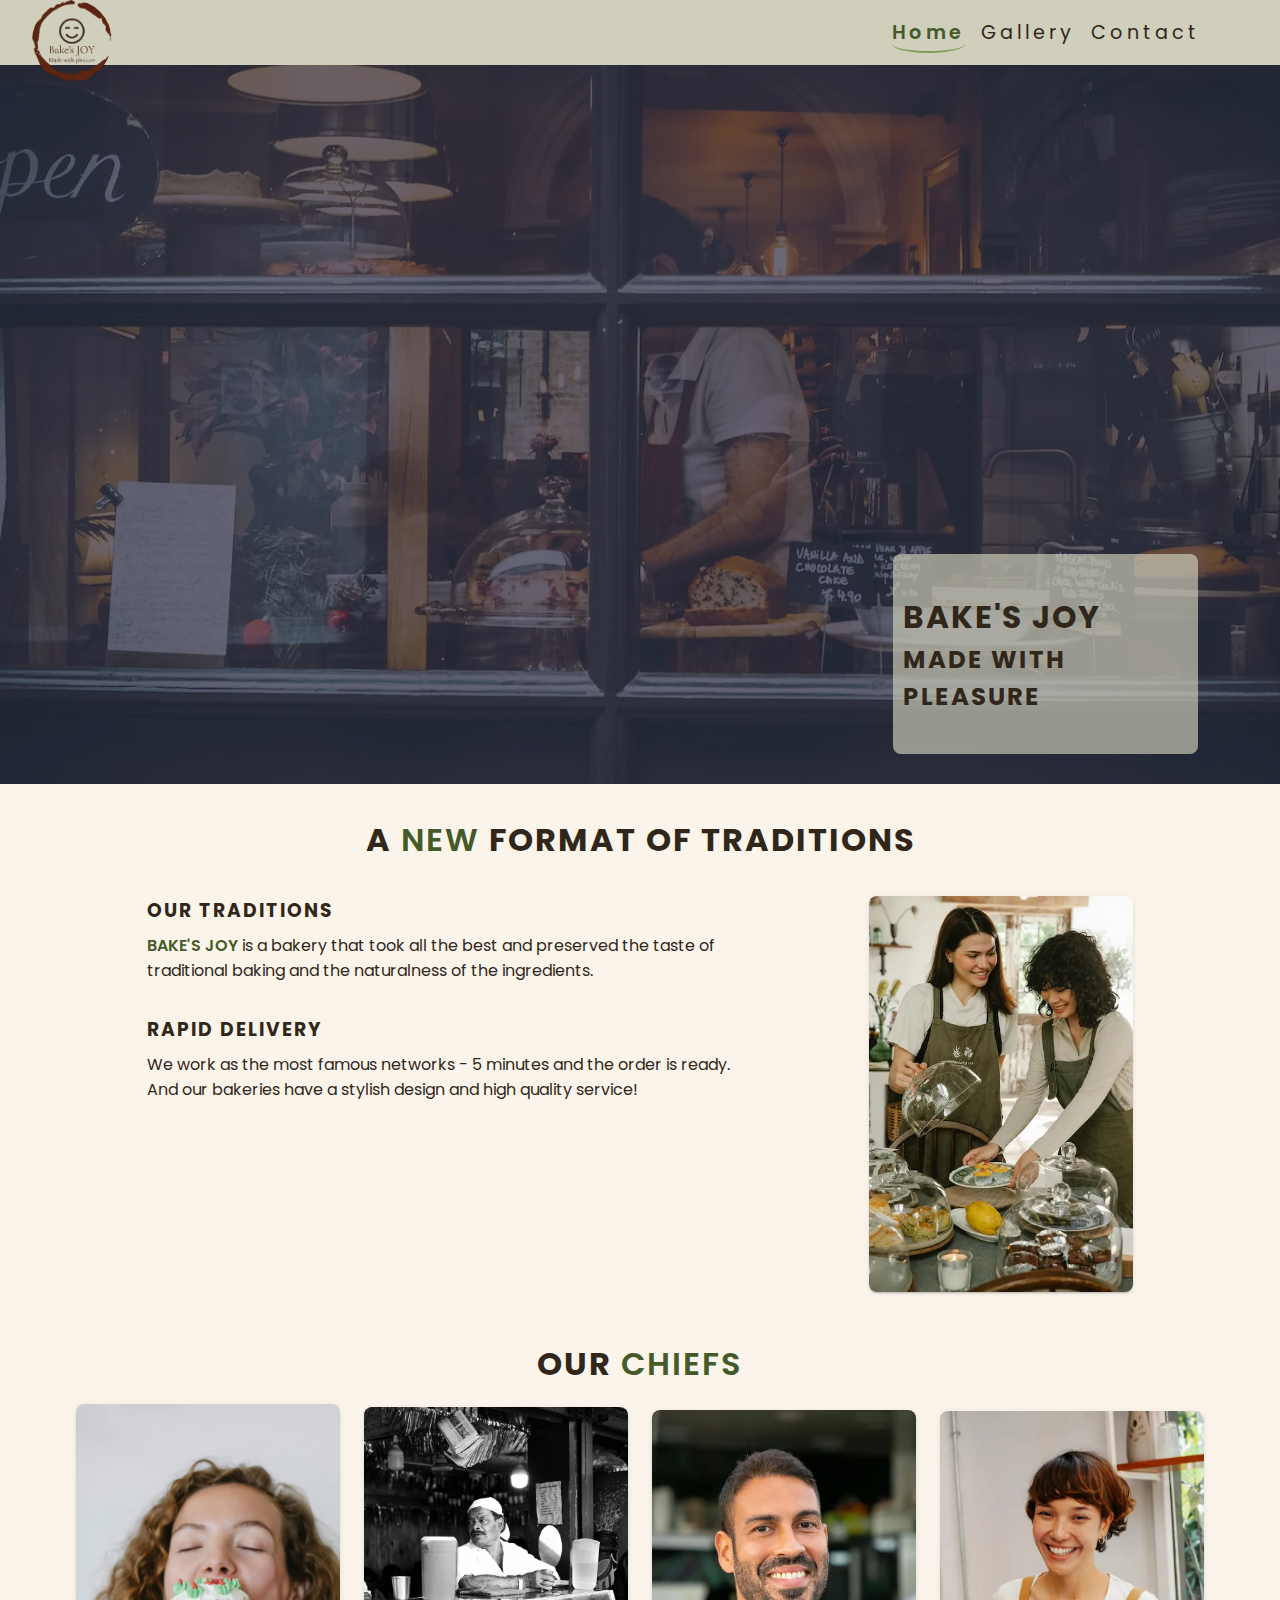
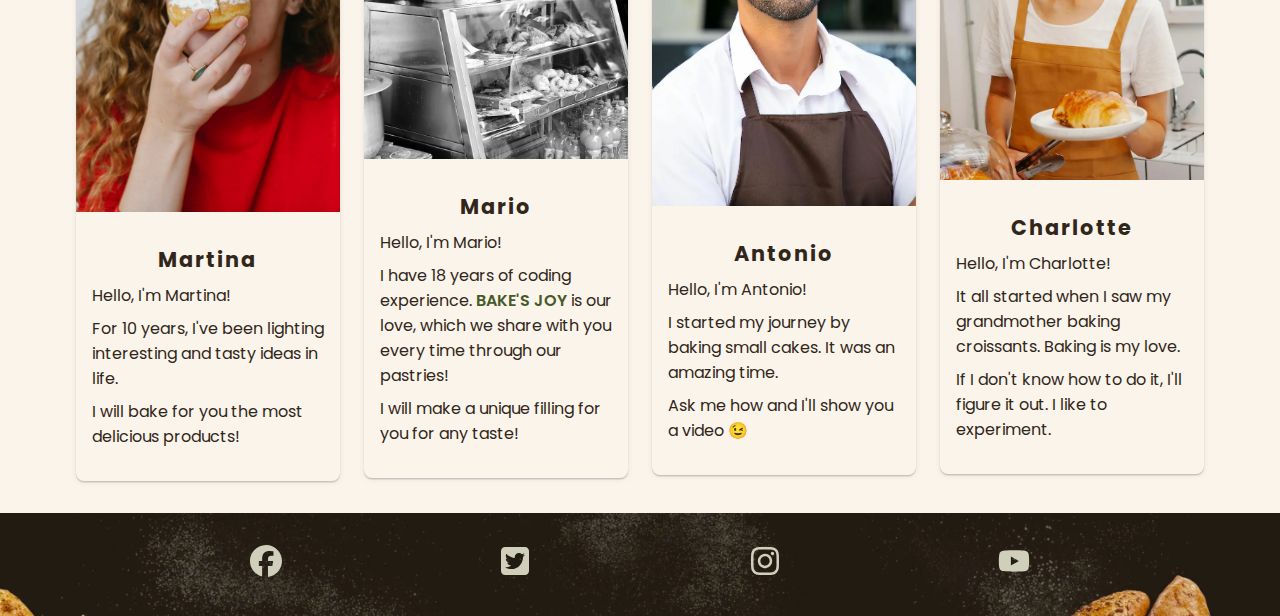
==== commit c761722b: "Change info on home page" ====
--- a/index.html
+++ b/index.html
@@ -66,6 +66,23 @@
             <li><a href="./gallery.html">Gallery</a></li>
             <li><a href="./contact.html">Contact</a></li>
           </ul>
+          <address class="header-nav-menu-address">
+            <ul class="contacts-section-list">
+              <li class="contacts-section-address-list-item">
+                <a
+                  href="tel:+353001234567"
+                  class=".contacts-section-address-list-item-link"
+                >
+                  <span class="accent-name">Phone:</span> +353(00)1234567
+                </a>
+              </li>
+              <li class="contacts-section-address-list-item">
+                <a href="mailto:ourmail@gmail.com">
+                  <span class="accent-name">Email:</span> ouremail@gmail.com
+                </a>
+              </li>
+            </ul>
+          </address>
         </nav>
       </div>
     </header>
@@ -169,8 +186,8 @@
                 width="264"
               />
               <div class="team-img-description">
-                <h3>Martina</h3>
-                <p>Hello, I'm Martina!</p>
+                <h3>Charlotte</h3>
+                <p>Hello, I'm Charlotte!</p>
                 <p>
                   It all started when I saw my grandmother baking croissants.
                   Baking is my love.
--- a/assets/css/style.css
+++ b/assets/css/style.css
@@ -91,7 +91,8 @@
 }
 
 .active {
-  color: var(--main-color-green);
+  color: var(--second-color-green);
+  font-weight: 600;
 }
 
 .visually-hidden {
@@ -192,6 +193,18 @@
   width: 2rem;
 
   background-color: transparent;
+}
+
+/* Phone and email in mobile menu*/
+.header-nav-menu-address {
+  display: block;
+  position: absolute;
+  top: 50%;
+  left: 50%;
+
+  text-align: left;
+
+  transform: translate(-50%, -50%);
 }
 
 /* *========== MAIN ========== */
@@ -237,6 +250,8 @@
 
   font-size: 130%;
   background-color: #cfcfbcaa;
+
+  border-radius: 8px;
 }
 
 /* *=========== Traditions ========== */
@@ -297,6 +312,7 @@
 .team-list-item {
   text-align: center;
   background-color: inherit;
+
   border-radius: 8px;
   box-shadow: var(--box-shadow-img);
 }
@@ -467,12 +483,14 @@
   color: var(--second-color-dark);
 
   transition: all var(--trans-dur-and-func);
-  -moz-transition: all var(--trans-dur-and-func);
-  -webkit-transition: all var(--trans-dur-and-func);
+  /* -moz-transition: all var(--trans-dur-and-func); */
+  /* -webkit-transition: all var(--trans-dur-and-func); */
 }
 
 .form-input:focus ~ .form-label,
-.form-input:valid ~ .form-label {
+.form-input:valid ~ .form-label,
+/* Label is up when the input is invalid but user enter symbol */
+.form-input:invalid:not(:placeholder-shown) ~ .form-label {
   top: -20px;
 
   font-size: 14px;
@@ -622,6 +640,12 @@
 
 .contacts-section-address-list-item a {
   font-weight: 500;
+
+  transform: color var(--trans-dur-and-func);
+}
+
+.contacts-section-address-list-item a:hover {
+  color: var(--main-color-green);
 }
 
 .contacts-section-address-list-item:not(:last-child) {
@@ -783,6 +807,12 @@
     margin-left: 1rem;
   }
 
+  .nav-toggle-label {
+    display: none;
+  }
+
+  /* Navbar active page padding */
+
   .header-nav-menu li a {
     display: block;
     padding-top: 18px;
@@ -800,7 +830,8 @@
     border-radius: 50%;
   }
 
-  .nav-toggle-label {
+  /* Hide address from menu */
+  .header-nav-menu-address {
     display: none;
   }
 
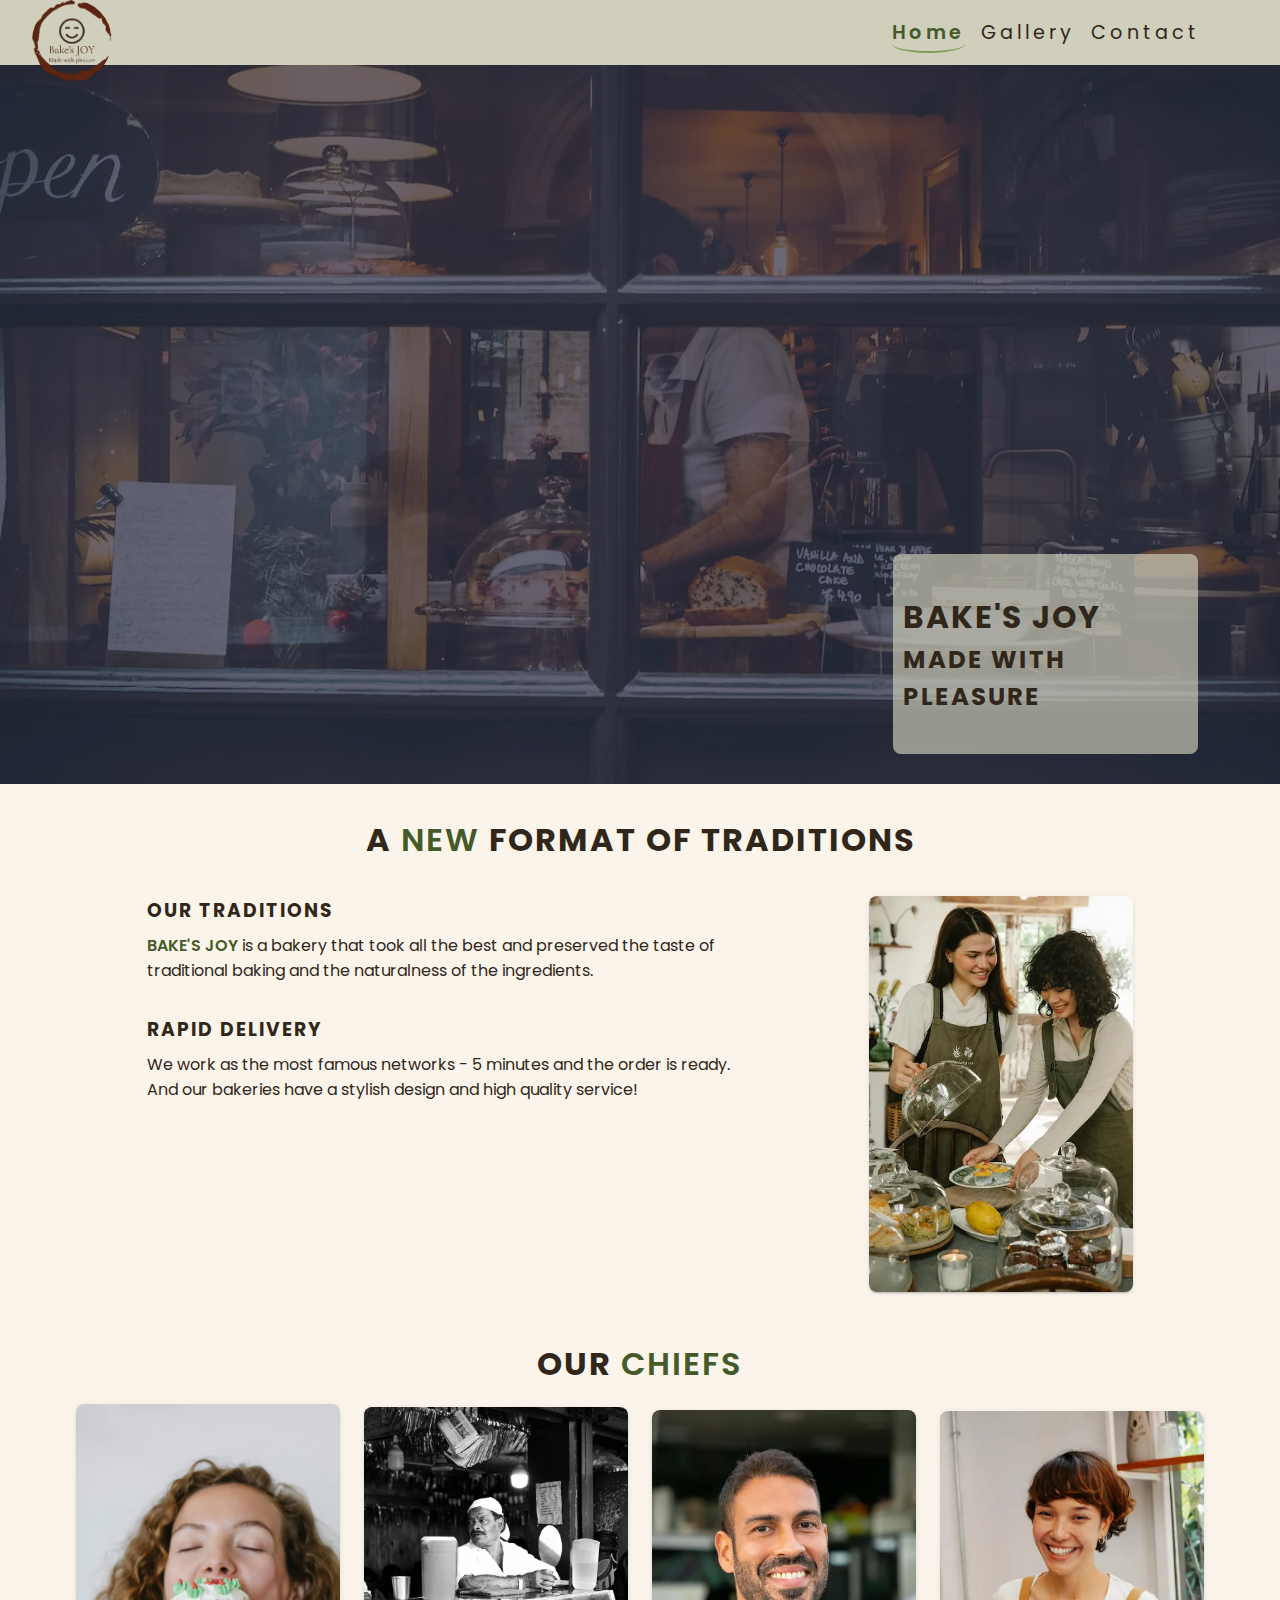
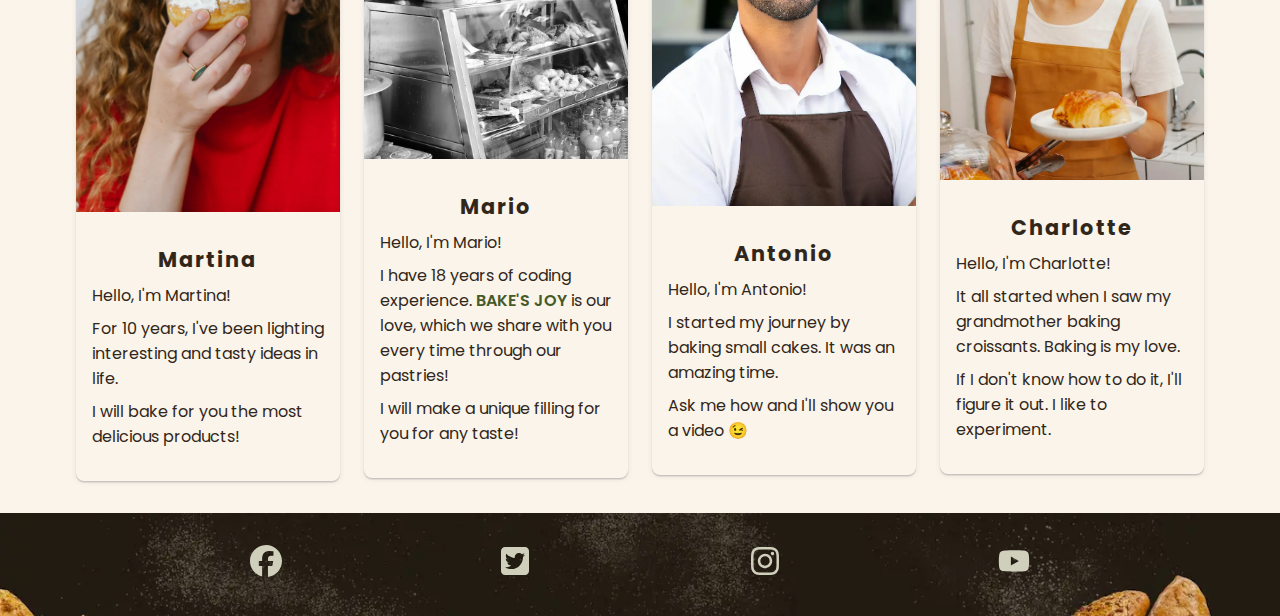
==== commit 7df646ca: "Optimized the css file for better performance" ====
--- a/index.html
+++ b/index.html
@@ -33,7 +33,7 @@
       href="./assets/favicons/favicon16.png"
     />
     <!-- Stylesheet -->
-    <link rel="stylesheet" href="./assets/css/style.css" />
+    <link rel="stylesheet" href="./assets/css/style.min.css" />
   </head>
   <body>
     <!-- Header -->
--- a/assets/css/style.min.css
+++ b/assets/css/style.min.css
@@ -0,0 +1 @@
+@import './fonts.min.css';*{box-sizing:border-box;padding:0;margin:0}:root{--max-width-general:1300px;--max-width-tablet:500px;--main-bg-img:url(../images/hero-image.webp);--main-color-white:#faf4ea;--main-color-dark:#31261a;--main-color-green:#819b57;--second-color-white:#cfcfbc;--second-color-dark:#a18268;--second-color-green:#465929;--main-font-family:Poppins,sens-serif;--trans-dur-and-func:250ms cubic-bezier(0.4,0,0.2,1);--box-shadow-img:0 1px 6px rgba(46,47,66,0.08),0 1px 1px rgba(46,47,66,0.16),0 2px 1px rgba(46,47,66,0.08);--bg-gradient:rgba(46,47,66,0.7),rgba(46,47,66,0.7)}body{display:flex;flex-direction:column;height:100vh;font-family:var(--main-font-family);color:var(--main-color-dark);background-color:var(--main-color-white)}h1,h2,h3{font-family:var(--main-font-family);text-transform:uppercase;letter-spacing:2px;color:var(--main-color-dark)}ul{list-style-type:none}img{display:block;max-width:100%;height:auto}a{text-decoration:none;color:inherit}.accent-name{font-weight:600;color:var(--second-color-green);text-transform:uppercase}.container{width:95vw;max-width:var(--max-width-general);margin-left:auto;margin-right:auto}.active{color:var(--second-color-green);font-weight:600}.visually-hidden{position:absolute;height:1px;width:1px;padding:0;margin:-1px;white-space:nowrap;overflow:hidden;border:0}header{position:fixed;width:100%;z-index:99;background-color:var(--second-color-white)}.header-container{position:relative;display:flex;justify-content:space-between;align-items:center;color:inherit;background-color:inherit}.logo{border-radius:50%}.logo-link{position:absolute;top:0;left:0;z-index:99;border-radius:50%}.header-nav-menu{display:inline-block;font-size:160%;letter-spacing:4px;text-align:center}.header-nav-menu>li{margin-bottom:1em}.header-nav{display:none;position:absolute;left:-2.5vw;top:100%;width:100vw;text-align:center;background-color:var(--second-color-white)}#nav-toggle:checked ~ .header-nav{display:block;height:100vh;overflow:hidden}#nav-toggle{display:none}.nav-toggle-label{padding-top:1rem;padding-right:1rem;padding-bottom:1rem;padding-left:1rem;margin-left:auto}.nav-toggle-label>svg{display:block;height:2rem;width:2rem;background-color:transparent}.header-nav-menu-address{display:block;position:absolute;top:50%;left:50%;text-align:left;transform:translate(-50%,-50%)}main{flex-grow:1;flex-shrink:0;flex-basis:auto;margin-top:64px}.contacts-container{padding-top:1rem;padding-right:1rem;padding-bottom:1rem;padding-left:1rem}.hero{height:80vh;background-image:linear-gradient(var(--bg-gradient)),var(--main-bg-img);background-position:center;background-size:cover;background-repeat:no-repeat}.hero-container{position:relative;height:100%}.cover-text{position:absolute;bottom:30px;min-height:200px;width:80%;padding-top:40px;padding-left:10px;font-size:130%;background-color:#cfcfbcaa;border-radius:8px}.traditions-section{padding-top:2rem;padding-bottom:1rem}.traditions-section h2{margin-bottom:1rem;font-size:2rem;text-align:center}.traditions-section-container{padding-left:1rem;padding-right:1rem}.traditions-section-container img{display:none}.traditions-article p{margin-bottom:2rem}.traditions-article>h3,.delivery-article>h3{margin-bottom:.5rem}.team-section{padding-top:1rem;padding-bottom:2rem;text-align:center}.team-section h2{margin-bottom:1rem;font-size:2rem}.team-list{display:flex;flex-direction:column;justify-content:center;align-items:center;row-gap:72px}.team-list-item{text-align:center;background-color:inherit;border-radius:8px;box-shadow:var(--box-shadow-img)}.team-list-item>img{border-radius:8px 8px 0 0}.team-list-item h3{margin-bottom:8px;text-transform:capitalize;font-size:1.3rem}.team-list-item p{text-align:left}.team-list-item p:not(:last-child){margin-bottom:8px}.team-img-description{width:264px;padding-top:32px;padding-right:16px;padding-bottom:32px;padding-left:16px}footer{position:relative;padding-top:2rem;padding-bottom:2rem;background-image:url('../images/footer-bg-image.webp');background-position:center;background-size:cover;background-repeat:no-repeat;color:var(--second-color-white)}.footer-social-net-menu{display:flex;justify-content:space-evenly;text-align:center}.footer-social-net-menu svg{width:2rem;height:2rem;fill:var(--second-color-white);transition:fill var(--trans-dur-and-func)}.gallery{height:100%;margin-top:2rem;margin-bottom:2rem}.photos{display:flex;flex-wrap:wrap;justify-content:center;gap:1rem;line-height:0}.photos>li{position:relative;flex-grow:1;flex-shrink:1;flex-basis:auto;height:270px;cursor:pointer;transition:transform var(--trans-dur-and-func)}.photos li img{width:100%;height:100%;vertical-align:middle;object-fit:cover;line-height:1em;border-radius:8px;object-fit:cover}.photos>li:hover{transform:scale(1.1);z-index:88}.photos>li:active{transform:scale(0.95) rotateZ(1.7deg);z-index:88}.contacts-form-section{max-width:var(--max-width-tablet);padding-bottom:1rem;margin-left:auto;margin-right:auto;text-align:center}.contacts-form-section>h2{margin-bottom:1rem}.contacts-form{display:flex;flex-direction:column;width:100%}.form-input-container{position:relative;margin-bottom:1.3rem}.form-input{display:block;padding:10px 10px 10px 5px;width:100%;font-size:16px;border:0;border-bottom:1px solid var(--second-color-dark);border-radius:8px;background:transparent}.form-input:focus{outline:0}.form-label{position:absolute;left:5px;top:10px;font-size:18px;font-weight:normal;pointer-events:none;color:var(--second-color-dark);transition:all var(--trans-dur-and-func)}.form-input:focus ~ .form-label,.form-input:valid ~ .form-label,.form-input:invalid:not(:placeholder-shown) ~ .form-label{top:-20px;font-size:14px;color:var(--main-color-green)}.form-textarea-container{padding-bottom:1.3rem}.contacts-form-textarea{display:block;width:100%;height:90px;resize:none;padding:10px 10px 10px 10px;font-size:1rem;border:0;border-top:1px solid var(--second-color-dark);border-bottom:1px solid var(--second-color-dark);border-radius:8px;background:transparent;color:var(--main-color-dark)}.contacts-form-textarea::placeholder{color:var(--second-color-dark);font-size:18px;transition:color var(--trans-dur-and-func)}.contacts-form-textarea:focus{outline:0}.contacts-form-textarea:focus::placeholder{color:transparent}.contacts-form-send-button{text-decoration:none;outline:0;border:0;color:var(--main-color-dark);background:transparent;cursor:pointer}.contacts-form-send-button>span{display:block;position:relative;height:auto;padding:1rem;margin:0 5px;font-size:18px;letter-spacing:2px;font-weight:900;text-transform:uppercase;text-align:center;overflow:hidden;background:transparent;transition:transform var(--trans-dur-and-func)}.contacts-form-send-button>span:before{box-sizing:border-box;position:absolute;content:'';left:0;bottom:0;height:4px;width:100%;border-bottom:4px solid transparent;border-left:4px solid transparent;transform:translateX(100%)}.contacts-form-send-button>span:after{box-sizing:border-box;position:absolute;content:'';top:0;left:0;width:100%;height:4px;border-top:4px solid transparent;border-right:4px solid transparent;transform:translateX(-100%)}.contacts-form-send-button>span:hover{box-shadow:0 5px 15px var(--box-shadow-img)}.contacts-form-send-button>span:hover:before{height:100%;border-color:var(--main-color-green);transform:translateX(0);transition:var(--trans-dur-and-func),height var(--trans-dur-and-func) 250ms}.contacts-form-send-button>span:hover:after{height:100%;border-color:var(--main-color-green);transform:translateX(0);transition:transform var(--trans-dur-and-func),height var(--trans-dur-and-func) 250ms}.contacts-section{max-width:var(--max-width-tablet);padding-bottom:1rem;margin-left:auto;margin-right:auto}.contacts-section h1{margin-bottom:1rem;text-align:center;border-bottom:2px solid var(--second-color-dark);border-radius:50%}.contacts-section>p{margin-bottom:1rem}.contacts-section-address-list-item a{font-weight:500;transform:color var(--trans-dur-and-func)}.contacts-section-address-list-item a:hover{color:var(--main-color-green)}.contacts-section-address-list-item:not(:last-child){margin-bottom:1rem}.contacts-section-address-list-item-link{display:block;font-family:var(--main-font-family);font-style:normal;text-align:left}.work-hours-section{width:100%;max-width:var(--max-width-tablet);margin-left:auto;margin-right:auto;padding-bottom:1rem;text-align:center}.work-hours-section>h2{margin-bottom:1rem}.work-hours-table{width:100%;color:var(--second-color-dark)}.work-hours-table th{color:var(--main-color-dark)}.work-hours-table th,.work-hours-table td{padding-top:.3em;padding-left:.3em;padding-bottom:.3em;padding-right:.3em;text-align:left}.google-maps-section{max-width:var(--max-width-tablet);padding-bottom:1rem;margin-left:auto;margin-right:auto;text-align:center}.google-maps-section h2{margin-bottom:1rem}.contacts-google-maps{height:50vh;width:100%}.page-404{height:100%}.page-404-container{position:relative;height:60vh;background-image:url(../images/404.webp);background-position:top;background-size:contain;background-repeat:no-repeat}.page-404-container p{margin-bottom:8px}.page-404-link{display:block;width:fit-content;padding:4px;margin-bottom:8px;font-weight:600;border-radius:8px;color:var(--main-color-dark);background-color:var(--main-color-green);border:0;outline:0;transition:color var(--trans-dur-and-func),background-color var(--trans-dur-and-func)}.page-404-phone{display:block;width:fit-content;font-weight:600;color:var(--main-color-green)}.page-confirm-container{background-image:url(../images/congrat.webp)}.page-confirm-cover-text{padding-bottom:1rem}@media screen and (min-width:768px){.header-nav{display:block;position:relative;width:fit-content;padding-right:1rem;margin-left:auto;box-shadow:none}.header-nav-menu{display:flex;font-size:120%}.header-nav-menu li{position:relative;margin-bottom:0}.header-nav-menu>li:not(:first-child){margin-left:1rem}.nav-toggle-label{display:none}.header-nav-menu li a{display:block;padding-top:18px;padding-bottom:18px}.header-nav-menu li a.active::before{position:absolute;content:'';bottom:12px;left:0;height:16px;width:100%;border-bottom:2px solid var(--main-color-green);border-radius:50%}.header-nav-menu-address{display:none}.cover-text{right:50px;width:305px}.traditions-section-container{display:flex;justify-content:space-evenly;gap:24px;padding:1rem;text-align:center}.traditions-section-container img{display:block;box-shadow:var(--box-shadow-img);border-radius:8px}.traditions-article{width:600px;text-align:left}.team-list{flex-direction:row;flex-wrap:wrap;column-gap:64px;row-gap:64px;margin-left:auto;margin-right:auto}.team-list-item{width:264px;padding:0}}@media screen and (min-width:992px){.footer-social-net-menu svg:hover{fill:var(--main-color-green)}.contacts-section-address-list-item div{transition:color var(--trans-dur-and-func)}.contacts-section-address-list-item h3{color:inherit}.contacts-section-address-list-item div:hover,.contacts-section-address-list-item div:focus{color:var(--main-color-green)}.page-404-link:hover,.page-404-link:focus{color:var(--second-color-white)}}@media screen and (min-width:968px) and (max-width:1200px){.team-list{width:80%}}@media screen and (min-width:1200px){.team-list{width:100%;max-width:var(--max-width-general);column-gap:2%;row-gap:2%}}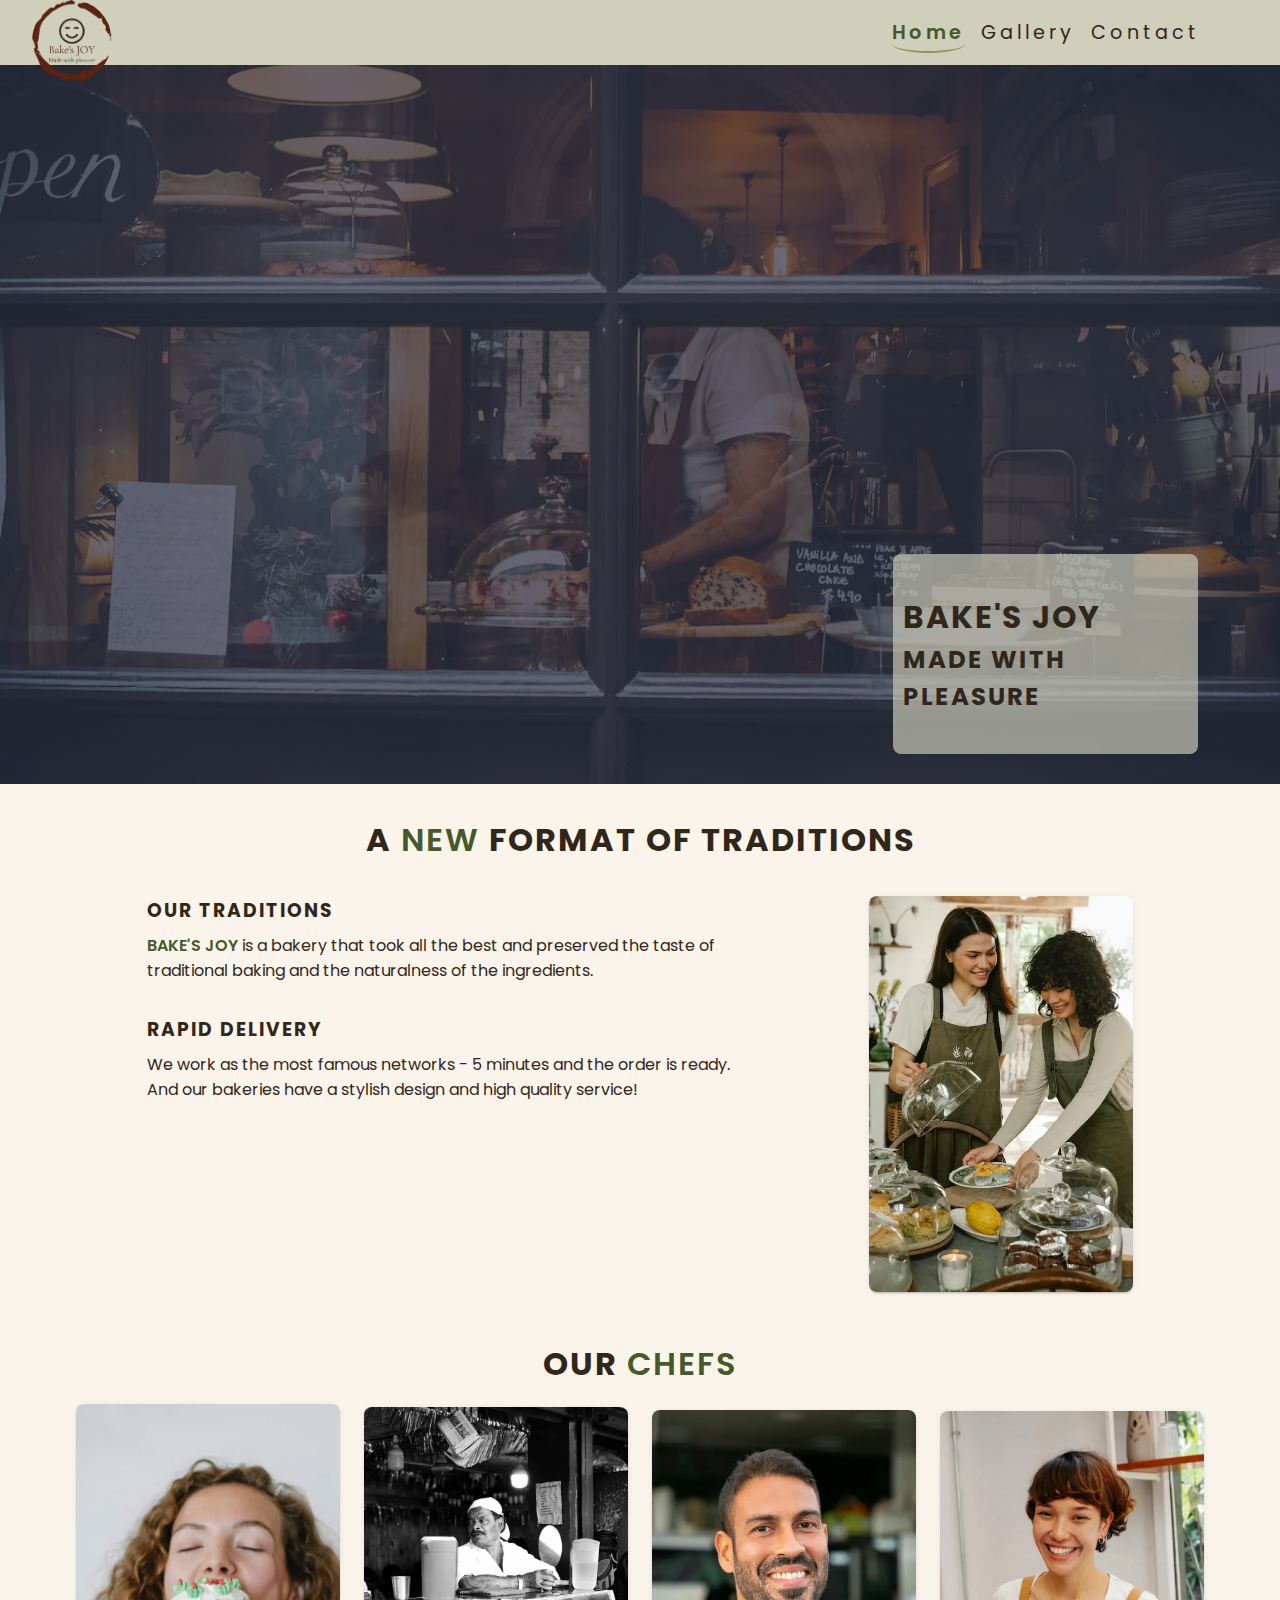
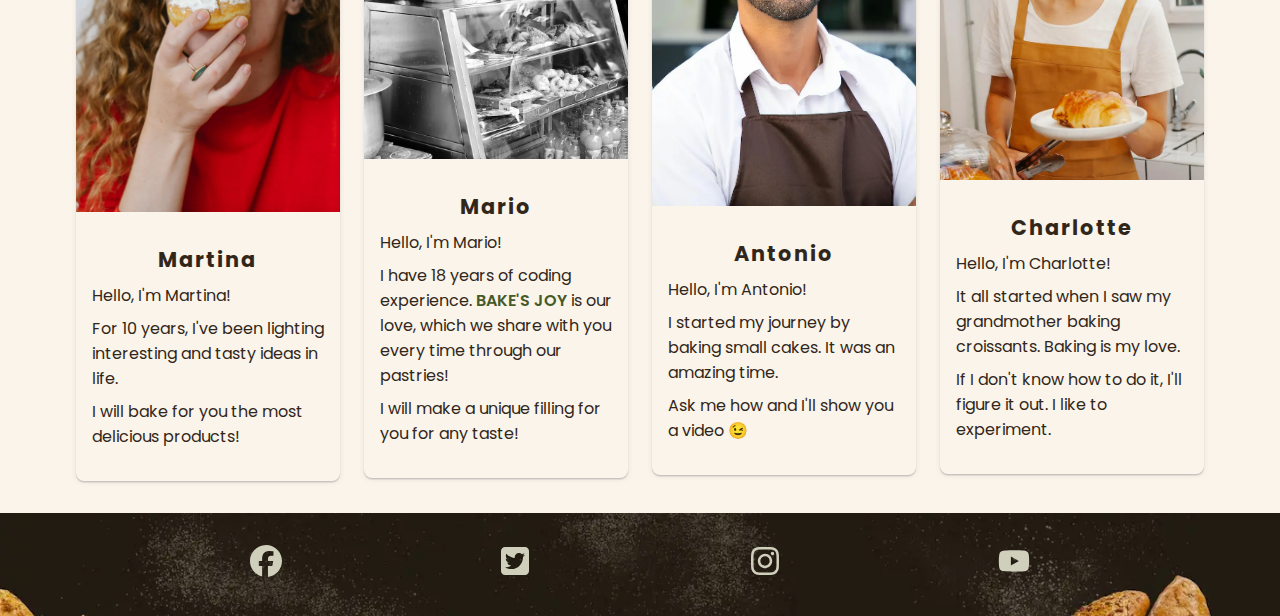
==== commit 37a5b90e: "Fix section name" ====
--- a/index.html
+++ b/index.html
@@ -77,8 +77,8 @@
                 </a>
               </li>
               <li class="contacts-section-address-list-item">
-                <a href="mailto:ourmail@gmail.com">
-                  <span class="accent-name">Email:</span> ouremail@gmail.com
+                <a href="mailto:fakemail@example.com">
+                  <span class="accent-name">Email:</span> fakemail@example.com
                 </a>
               </li>
             </ul>
@@ -127,7 +127,7 @@
       <section class="team-section">
         <div class="team-section-container container">
           <h2 class="team-header">
-            Our <span class="accent-name">chiefs</span>
+            Our <span class="accent-name">chefs</span>
           </h2>
           <ul class="team-list">
             <li class="team-list-item">
--- a/assets/css/style.min.css
+++ b/assets/css/style.min.css
@@ -1 +1 @@
-@import './fonts.min.css';*{box-sizing:border-box;padding:0;margin:0}:root{--max-width-general:1300px;--max-width-tablet:500px;--main-bg-img:url(../images/hero-image.webp);--main-color-white:#faf4ea;--main-color-dark:#31261a;--main-color-green:#819b57;--second-color-white:#cfcfbc;--second-color-dark:#a18268;--second-color-green:#465929;--main-font-family:Poppins,sens-serif;--trans-dur-and-func:250ms cubic-bezier(0.4,0,0.2,1);--box-shadow-img:0 1px 6px rgba(46,47,66,0.08),0 1px 1px rgba(46,47,66,0.16),0 2px 1px rgba(46,47,66,0.08);--bg-gradient:rgba(46,47,66,0.7),rgba(46,47,66,0.7)}body{display:flex;flex-direction:column;height:100vh;font-family:var(--main-font-family);color:var(--main-color-dark);background-color:var(--main-color-white)}h1,h2,h3{font-family:var(--main-font-family);text-transform:uppercase;letter-spacing:2px;color:var(--main-color-dark)}ul{list-style-type:none}img{display:block;max-width:100%;height:auto}a{text-decoration:none;color:inherit}.accent-name{font-weight:600;color:var(--second-color-green);text-transform:uppercase}.container{width:95vw;max-width:var(--max-width-general);margin-left:auto;margin-right:auto}.active{color:var(--second-color-green);font-weight:600}.visually-hidden{position:absolute;height:1px;width:1px;padding:0;margin:-1px;white-space:nowrap;overflow:hidden;border:0}header{position:fixed;width:100%;z-index:99;background-color:var(--second-color-white)}.header-container{position:relative;display:flex;justify-content:space-between;align-items:center;color:inherit;background-color:inherit}.logo{border-radius:50%}.logo-link{position:absolute;top:0;left:0;z-index:99;border-radius:50%}.header-nav-menu{display:inline-block;font-size:160%;letter-spacing:4px;text-align:center}.header-nav-menu>li{margin-bottom:1em}.header-nav{display:none;position:absolute;left:-2.5vw;top:100%;width:100vw;text-align:center;background-color:var(--second-color-white)}#nav-toggle:checked ~ .header-nav{display:block;height:100vh;overflow:hidden}#nav-toggle{display:none}.nav-toggle-label{padding-top:1rem;padding-right:1rem;padding-bottom:1rem;padding-left:1rem;margin-left:auto}.nav-toggle-label>svg{display:block;height:2rem;width:2rem;background-color:transparent}.header-nav-menu-address{display:block;position:absolute;top:50%;left:50%;text-align:left;transform:translate(-50%,-50%)}main{flex-grow:1;flex-shrink:0;flex-basis:auto;margin-top:64px}.contacts-container{padding-top:1rem;padding-right:1rem;padding-bottom:1rem;padding-left:1rem}.hero{height:80vh;background-image:linear-gradient(var(--bg-gradient)),var(--main-bg-img);background-position:center;background-size:cover;background-repeat:no-repeat}.hero-container{position:relative;height:100%}.cover-text{position:absolute;bottom:30px;min-height:200px;width:80%;padding-top:40px;padding-left:10px;font-size:130%;background-color:#cfcfbcaa;border-radius:8px}.traditions-section{padding-top:2rem;padding-bottom:1rem}.traditions-section h2{margin-bottom:1rem;font-size:2rem;text-align:center}.traditions-section-container{padding-left:1rem;padding-right:1rem}.traditions-section-container img{display:none}.traditions-article p{margin-bottom:2rem}.traditions-article>h3,.delivery-article>h3{margin-bottom:.5rem}.team-section{padding-top:1rem;padding-bottom:2rem;text-align:center}.team-section h2{margin-bottom:1rem;font-size:2rem}.team-list{display:flex;flex-direction:column;justify-content:center;align-items:center;row-gap:72px}.team-list-item{text-align:center;background-color:inherit;border-radius:8px;box-shadow:var(--box-shadow-img)}.team-list-item>img{border-radius:8px 8px 0 0}.team-list-item h3{margin-bottom:8px;text-transform:capitalize;font-size:1.3rem}.team-list-item p{text-align:left}.team-list-item p:not(:last-child){margin-bottom:8px}.team-img-description{width:264px;padding-top:32px;padding-right:16px;padding-bottom:32px;padding-left:16px}footer{position:relative;padding-top:2rem;padding-bottom:2rem;background-image:url('../images/footer-bg-image.webp');background-position:center;background-size:cover;background-repeat:no-repeat;color:var(--second-color-white)}.footer-social-net-menu{display:flex;justify-content:space-evenly;text-align:center}.footer-social-net-menu svg{width:2rem;height:2rem;fill:var(--second-color-white);transition:fill var(--trans-dur-and-func)}.gallery{height:100%;margin-top:2rem;margin-bottom:2rem}.photos{display:flex;flex-wrap:wrap;justify-content:center;gap:1rem;line-height:0}.photos>li{position:relative;flex-grow:1;flex-shrink:1;flex-basis:auto;height:270px;cursor:pointer;transition:transform var(--trans-dur-and-func)}.photos li img{width:100%;height:100%;vertical-align:middle;object-fit:cover;line-height:1em;border-radius:8px;object-fit:cover}.photos>li:hover{transform:scale(1.1);z-index:88}.photos>li:active{transform:scale(0.95) rotateZ(1.7deg);z-index:88}.contacts-form-section{max-width:var(--max-width-tablet);padding-bottom:1rem;margin-left:auto;margin-right:auto;text-align:center}.contacts-form-section>h2{margin-bottom:1rem}.contacts-form{display:flex;flex-direction:column;width:100%}.form-input-container{position:relative;margin-bottom:1.3rem}.form-input{display:block;padding:10px 10px 10px 5px;width:100%;font-size:16px;border:0;border-bottom:1px solid var(--second-color-dark);border-radius:8px;background:transparent}.form-input:focus{outline:0}.form-label{position:absolute;left:5px;top:10px;font-size:18px;font-weight:normal;pointer-events:none;color:var(--second-color-dark);transition:all var(--trans-dur-and-func)}.form-input:focus ~ .form-label,.form-input:valid ~ .form-label,.form-input:invalid:not(:placeholder-shown) ~ .form-label{top:-20px;font-size:14px;color:var(--main-color-green)}.form-textarea-container{padding-bottom:1.3rem}.contacts-form-textarea{display:block;width:100%;height:90px;resize:none;padding:10px 10px 10px 10px;font-size:1rem;border:0;border-top:1px solid var(--second-color-dark);border-bottom:1px solid var(--second-color-dark);border-radius:8px;background:transparent;color:var(--main-color-dark)}.contacts-form-textarea::placeholder{color:var(--second-color-dark);font-size:18px;transition:color var(--trans-dur-and-func)}.contacts-form-textarea:focus{outline:0}.contacts-form-textarea:focus::placeholder{color:transparent}.contacts-form-send-button{text-decoration:none;outline:0;border:0;color:var(--main-color-dark);background:transparent;cursor:pointer}.contacts-form-send-button>span{display:block;position:relative;height:auto;padding:1rem;margin:0 5px;font-size:18px;letter-spacing:2px;font-weight:900;text-transform:uppercase;text-align:center;overflow:hidden;background:transparent;transition:transform var(--trans-dur-and-func)}.contacts-form-send-button>span:before{box-sizing:border-box;position:absolute;content:'';left:0;bottom:0;height:4px;width:100%;border-bottom:4px solid transparent;border-left:4px solid transparent;transform:translateX(100%)}.contacts-form-send-button>span:after{box-sizing:border-box;position:absolute;content:'';top:0;left:0;width:100%;height:4px;border-top:4px solid transparent;border-right:4px solid transparent;transform:translateX(-100%)}.contacts-form-send-button>span:hover{box-shadow:0 5px 15px var(--box-shadow-img)}.contacts-form-send-button>span:hover:before{height:100%;border-color:var(--main-color-green);transform:translateX(0);transition:var(--trans-dur-and-func),height var(--trans-dur-and-func) 250ms}.contacts-form-send-button>span:hover:after{height:100%;border-color:var(--main-color-green);transform:translateX(0);transition:transform var(--trans-dur-and-func),height var(--trans-dur-and-func) 250ms}.contacts-section{max-width:var(--max-width-tablet);padding-bottom:1rem;margin-left:auto;margin-right:auto}.contacts-section h1{margin-bottom:1rem;text-align:center;border-bottom:2px solid var(--second-color-dark);border-radius:50%}.contacts-section>p{margin-bottom:1rem}.contacts-section-address-list-item a{font-weight:500;transform:color var(--trans-dur-and-func)}.contacts-section-address-list-item a:hover{color:var(--main-color-green)}.contacts-section-address-list-item:not(:last-child){margin-bottom:1rem}.contacts-section-address-list-item-link{display:block;font-family:var(--main-font-family);font-style:normal;text-align:left}.work-hours-section{width:100%;max-width:var(--max-width-tablet);margin-left:auto;margin-right:auto;padding-bottom:1rem;text-align:center}.work-hours-section>h2{margin-bottom:1rem}.work-hours-table{width:100%;color:var(--second-color-dark)}.work-hours-table th{color:var(--main-color-dark)}.work-hours-table th,.work-hours-table td{padding-top:.3em;padding-left:.3em;padding-bottom:.3em;padding-right:.3em;text-align:left}.google-maps-section{max-width:var(--max-width-tablet);padding-bottom:1rem;margin-left:auto;margin-right:auto;text-align:center}.google-maps-section h2{margin-bottom:1rem}.contacts-google-maps{height:50vh;width:100%}.page-404{height:100%}.page-404-container{position:relative;height:60vh;background-image:url(../images/404.webp);background-position:top;background-size:contain;background-repeat:no-repeat}.page-404-container p{margin-bottom:8px}.page-404-link{display:block;width:fit-content;padding:4px;margin-bottom:8px;font-weight:600;border-radius:8px;color:var(--main-color-dark);background-color:var(--main-color-green);border:0;outline:0;transition:color var(--trans-dur-and-func),background-color var(--trans-dur-and-func)}.page-404-phone{display:block;width:fit-content;font-weight:600;color:var(--main-color-green)}.page-confirm-container{background-image:url(../images/congrat.webp)}.page-confirm-cover-text{padding-bottom:1rem}@media screen and (min-width:768px){.header-nav{display:block;position:relative;width:fit-content;padding-right:1rem;margin-left:auto;box-shadow:none}.header-nav-menu{display:flex;font-size:120%}.header-nav-menu li{position:relative;margin-bottom:0}.header-nav-menu>li:not(:first-child){margin-left:1rem}.nav-toggle-label{display:none}.header-nav-menu li a{display:block;padding-top:18px;padding-bottom:18px}.header-nav-menu li a.active::before{position:absolute;content:'';bottom:12px;left:0;height:16px;width:100%;border-bottom:2px solid var(--main-color-green);border-radius:50%}.header-nav-menu-address{display:none}.cover-text{right:50px;width:305px}.traditions-section-container{display:flex;justify-content:space-evenly;gap:24px;padding:1rem;text-align:center}.traditions-section-container img{display:block;box-shadow:var(--box-shadow-img);border-radius:8px}.traditions-article{width:600px;text-align:left}.team-list{flex-direction:row;flex-wrap:wrap;column-gap:64px;row-gap:64px;margin-left:auto;margin-right:auto}.team-list-item{width:264px;padding:0}}@media screen and (min-width:992px){.footer-social-net-menu svg:hover{fill:var(--main-color-green)}.contacts-section-address-list-item div{transition:color var(--trans-dur-and-func)}.contacts-section-address-list-item h3{color:inherit}.contacts-section-address-list-item div:hover,.contacts-section-address-list-item div:focus{color:var(--main-color-green)}.page-404-link:hover,.page-404-link:focus{color:var(--second-color-white)}}@media screen and (min-width:968px) and (max-width:1200px){.team-list{width:80%}}@media screen and (min-width:1200px){.team-list{width:100%;max-width:var(--max-width-general);column-gap:2%;row-gap:2%}}+@import './fonts.min.css';*{box-sizing:border-box;padding:0;margin:0}:root{--max-width-general:1300px;--max-width-tablet:500px;--main-bg-img:url(../images/hero-image.webp);--main-color-white:#faf4ea;--main-color-dark:#31261a;--main-color-green:#819b57;--second-color-white:#cfcfbc;--second-color-dark:#a18268;--second-color-green:#465929;--main-font-family:Poppins,sens-serif;--trans-dur-and-func:250ms cubic-bezier(0.4,0,0.2,1);--box-shadow-img:0 1px 6px rgba(46,47,66,0.08),0 1px 1px rgba(46,47,66,0.16),0 2px 1px rgba(46,47,66,0.08);--bg-gradient:rgba(46,47,66,0.7),rgba(46,47,66,0.7)}body{display:flex;flex-direction:column;height:100vh;font-family:var(--main-font-family);color:var(--main-color-dark);background-color:var(--main-color-white)}h1,h2,h3{font-family:var(--main-font-family);text-transform:uppercase;letter-spacing:2px;color:var(--main-color-dark)}ul{list-style-type:none}img{display:block;max-width:100%;height:auto}a{text-decoration:none;color:inherit}.accent-name{font-weight:600;color:var(--second-color-green);text-transform:uppercase}.container{width:95vw;max-width:var(--max-width-general);margin-left:auto;margin-right:auto}.active{color:var(--second-color-green);font-weight:600}.visually-hidden{position:absolute;height:1px;width:1px;padding:0;margin:-1px;white-space:nowrap;overflow:hidden;border:0}header{position:fixed;width:100%;z-index:99;background-color:var(--second-color-white)}.header-container{position:relative;display:flex;justify-content:space-between;align-items:center;color:inherit;background-color:inherit}.logo{border-radius:50%}.logo-link{position:absolute;top:0;left:0;z-index:99;border-radius:50%}.header-nav-menu{display:inline-block;font-size:160%;letter-spacing:4px;text-align:center}.header-nav-menu>li{margin-bottom:1em}.header-nav{display:none;position:absolute;left:-2.5vw;top:100%;width:100vw;text-align:center;background-color:var(--second-color-white)}#nav-toggle:checked ~ .header-nav{display:flex;flex-direction:column;align-items:center;justify-content:flex-start;height:100vh}#nav-toggle{display:none}.nav-toggle-label{padding-top:1rem;padding-right:1rem;padding-bottom:1rem;padding-left:1rem;margin-left:auto}.nav-toggle-label>svg{display:block;height:2rem;width:2rem;background-color:transparent}.header-nav-menu-address{display:block;margin-top:2rem;text-align:left}main{flex-grow:1;flex-shrink:0;flex-basis:auto;margin-top:64px}.contacts-container{padding-top:1rem;padding-right:1rem;padding-bottom:1rem;padding-left:1rem}.hero{height:80vh;background-image:linear-gradient(var(--bg-gradient)),var(--main-bg-img);background-position:center;background-size:cover;background-repeat:no-repeat}.hero-container{position:relative;height:100%}.cover-text{position:absolute;bottom:30px;min-height:200px;width:80%;padding-top:40px;padding-left:10px;font-size:130%;background-color:#cfcfbcaa;border-radius:8px}.traditions-section{padding-top:2rem;padding-bottom:1rem}.traditions-section h2{margin-bottom:1rem;font-size:2rem;text-align:center}.traditions-section-container{padding-left:1rem;padding-right:1rem}.traditions-section-container img{display:none}.traditions-article p{margin-bottom:2rem}.traditions-article>h3,.delivery-article>h3{margin-bottom:.5rem}.team-section{padding-top:1rem;padding-bottom:2rem;text-align:center}.team-section h2{margin-bottom:1rem;font-size:2rem}.team-list{display:flex;flex-direction:column;justify-content:center;align-items:center;row-gap:72px}.team-list-item{text-align:center;background-color:inherit;border-radius:8px;box-shadow:var(--box-shadow-img)}.team-list-item>img{border-radius:8px 8px 0 0}.team-list-item h3{margin-bottom:8px;text-transform:capitalize;font-size:1.3rem}.team-list-item p{text-align:left}.team-list-item p:not(:last-child){margin-bottom:8px}.team-img-description{width:264px;padding-top:32px;padding-right:16px;padding-bottom:32px;padding-left:16px}footer{position:relative;padding-top:2rem;padding-bottom:2rem;background-image:url('../images/footer-bg-image.webp');background-position:center;background-size:cover;background-repeat:no-repeat;color:var(--second-color-white)}.footer-social-net-menu{display:flex;justify-content:space-evenly;text-align:center}.footer-social-net-menu svg{width:2rem;height:2rem;fill:var(--second-color-white);transition:fill var(--trans-dur-and-func)}.gallery{margin-top:2rem;margin-bottom:2rem}.photos{width:100%;max-width:500px;margin-left:auto;margin-right:auto;line-height:0}.photos li{padding-bottom:1rem}.photos img{width:100%;line-height:1em;border-radius:8px}.contacts-form-section{max-width:var(--max-width-tablet);padding-bottom:1rem;margin-left:auto;margin-right:auto;text-align:center}.contacts-form-section>h2{margin-bottom:1rem}.contacts-form{display:flex;flex-direction:column;width:100%}.form-input-container{position:relative;margin-bottom:1.3rem}.form-input{display:block;padding:10px 10px 10px 5px;width:100%;font-size:16px;border:0;border-bottom:1px solid var(--second-color-dark);border-radius:8px;background:transparent}.form-input:focus{outline:0}.form-label{position:absolute;left:5px;top:10px;font-size:18px;font-weight:normal;pointer-events:none;color:var(--second-color-dark);transition:all var(--trans-dur-and-func)}.form-input:focus ~ .form-label,.form-input:valid ~ .form-label,.form-input:invalid:not(:placeholder-shown) ~ .form-label{top:-20px;font-size:14px;color:var(--main-color-green)}.form-textarea-container{padding-bottom:1.3rem}.contacts-form-textarea{display:block;width:100%;height:90px;resize:none;padding:10px 10px 10px 10px;font-size:1rem;border:0;border-top:1px solid var(--second-color-dark);border-bottom:1px solid var(--second-color-dark);border-radius:8px;background:transparent;color:var(--main-color-dark)}.contacts-form-textarea::placeholder{color:var(--second-color-dark);font-size:18px;transition:color var(--trans-dur-and-func)}.contacts-form-textarea:focus{outline:0}.contacts-form-textarea:focus::placeholder{color:transparent}.contacts-form-send-button{text-decoration:none;outline:0;border:0;color:var(--main-color-dark);background:transparent;cursor:pointer}.contacts-form-send-button>span{display:block;position:relative;height:auto;padding:1rem;margin:0 5px;font-size:18px;letter-spacing:2px;font-weight:900;text-transform:uppercase;text-align:center;overflow:hidden;background:transparent;transition:transform var(--trans-dur-and-func)}.contacts-form-send-button>span:before{box-sizing:border-box;position:absolute;content:'';left:0;bottom:0;height:4px;width:100%;border-bottom:4px solid transparent;border-left:4px solid transparent;transform:translateX(100%)}.contacts-form-send-button>span:after{box-sizing:border-box;position:absolute;content:'';top:0;left:0;width:100%;height:4px;border-top:4px solid transparent;border-right:4px solid transparent;transform:translateX(-100%)}.contacts-form-send-button>span:hover{box-shadow:0 5px 15px var(--box-shadow-img)}.contacts-form-send-button>span:hover:before{height:100%;border-color:var(--main-color-green);transform:translateX(0);transition:var(--trans-dur-and-func),height var(--trans-dur-and-func) 250ms}.contacts-form-send-button>span:hover:after{height:100%;border-color:var(--main-color-green);transform:translateX(0);transition:transform var(--trans-dur-and-func),height var(--trans-dur-and-func) 250ms}.contacts-section{max-width:var(--max-width-tablet);padding-bottom:1rem;margin-left:auto;margin-right:auto}.contacts-section h1{margin-bottom:1rem;text-align:center;border-bottom:2px solid var(--second-color-dark);border-radius:50%}.contacts-section>p{margin-bottom:1rem}.contacts-section-address-list-item a{font-weight:500;transform:color var(--trans-dur-and-func)}.contacts-section-address-list-item a:hover{color:var(--main-color-green)}.contacts-section-address-list-item:not(:last-child){margin-bottom:1rem}.contacts-section-address-list-item-link{display:block;font-family:var(--main-font-family);font-style:normal;text-align:left}.work-hours-section{width:100%;max-width:var(--max-width-tablet);margin-left:auto;margin-right:auto;padding-bottom:1rem;text-align:center}.work-hours-section>h2{margin-bottom:1rem}.work-hours-table{width:100%;color:var(--second-color-dark)}.work-hours-table th{color:var(--main-color-dark)}.work-hours-table th,.work-hours-table td{padding-top:.3em;padding-left:.3em;padding-bottom:.3em;padding-right:.3em;text-align:left}.google-maps-section{max-width:var(--max-width-tablet);padding-bottom:1rem;margin-left:auto;margin-right:auto;text-align:center}.google-maps-section h2{margin-bottom:1rem}.contacts-google-maps{height:50vh;width:100%}.page-404{height:100%}.page-404-container{position:relative;height:60vh;background-image:url(../images/404.webp);background-position:top;background-size:contain;background-repeat:no-repeat}.page-404-container p{margin-bottom:8px}.page-404-link{display:block;width:fit-content;padding:4px;margin-bottom:8px;font-weight:600;border-radius:8px;color:var(--main-color-dark);background-color:var(--main-color-green);border:0;outline:0;transition:color var(--trans-dur-and-func),background-color var(--trans-dur-and-func)}.page-404-phone{display:block;width:fit-content;font-weight:600;color:var(--main-color-green)}.page-confirm-container{background-image:url(../images/congrat.webp)}.page-confirm-cover-text{padding-bottom:1rem}@media screen and (min-width:768px){.header-nav{display:block;position:relative;width:fit-content;padding-right:1rem;margin-left:auto;box-shadow:none}.header-nav-menu{display:flex;font-size:120%}.header-nav-menu li{position:relative;margin-bottom:0}.header-nav-menu>li:not(:first-child){margin-left:1rem}.nav-toggle-label{display:none}.header-nav-menu li a{display:block;padding-top:18px;padding-bottom:18px}.header-nav-menu li a.active::before{position:absolute;content:'';bottom:12px;left:0;height:16px;width:100%;border-bottom:2px solid var(--main-color-green);border-radius:50%}.header-nav-menu-address{display:none}.cover-text{right:50px;width:305px}.traditions-section-container{display:flex;justify-content:space-evenly;gap:24px;padding:1rem;text-align:center}.traditions-section-container img{display:block;box-shadow:var(--box-shadow-img);border-radius:8px}.traditions-article{width:600px;text-align:left}.team-list{flex-direction:row;flex-wrap:wrap;column-gap:64px;row-gap:64px;margin-left:auto;margin-right:auto}.team-list-item{width:264px;padding:0}.photos{max-width:768px;column-count:3}}@media screen and (min-width:992px){.footer-social-net-menu svg:hover{fill:var(--main-color-green)}.photos{column-count:4;column-gap:4px;max-width:100%}.photos li{padding-bottom:4px}.photos img{transition:scale var(--trans-dur-and-func)}.photos img:hover{scale:1.1;transition:scale var(--trans-dur-and-func)}.contacts-section-address-list-item div{transition:color var(--trans-dur-and-func)}.contacts-section-address-list-item h3{color:inherit}.contacts-section-address-list-item div:hover,.contacts-section-address-list-item div:focus{color:var(--main-color-green)}.page-404-link:hover,.page-404-link:focus{color:var(--second-color-white)}}@media screen and (min-width:968px) and (max-width:1200px){.team-list{width:80%}}@media screen and (min-width:1200px){.team-list{width:100%;max-width:var(--max-width-general);column-gap:2%;row-gap:2%}}